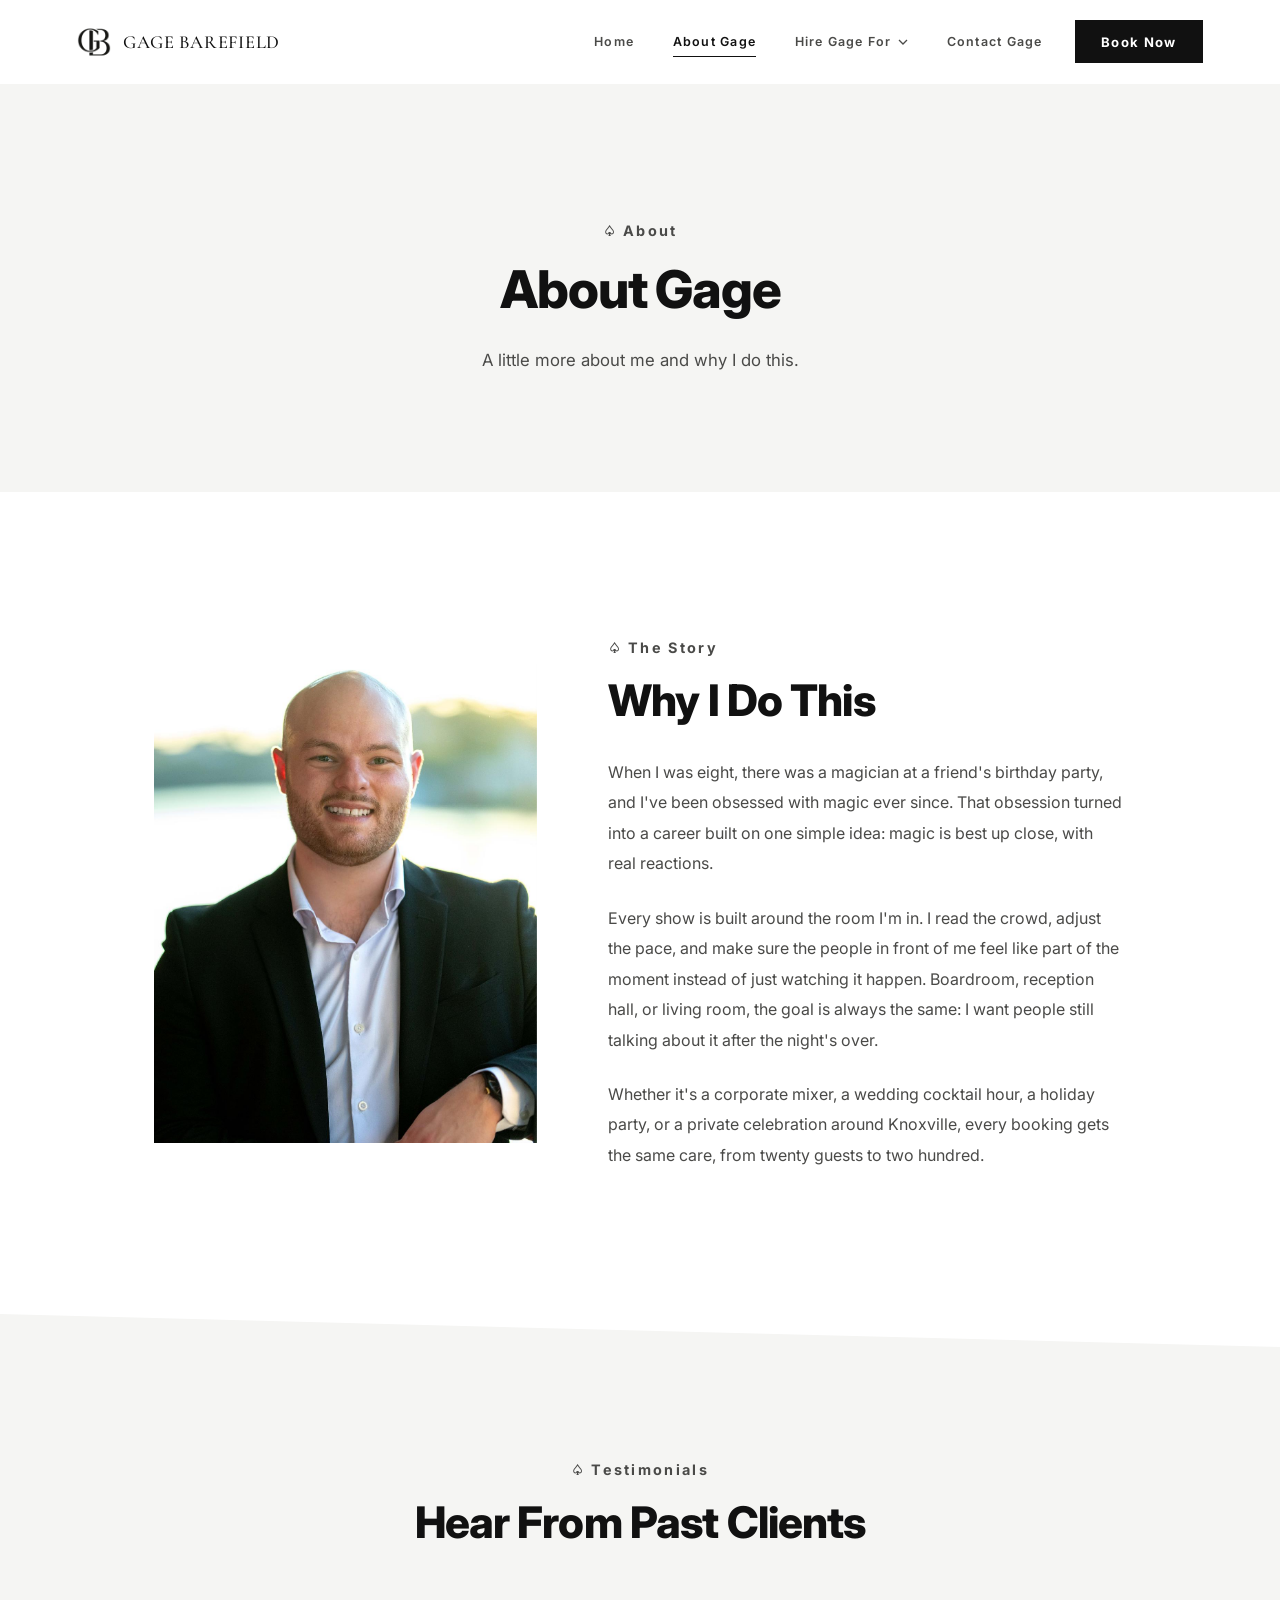
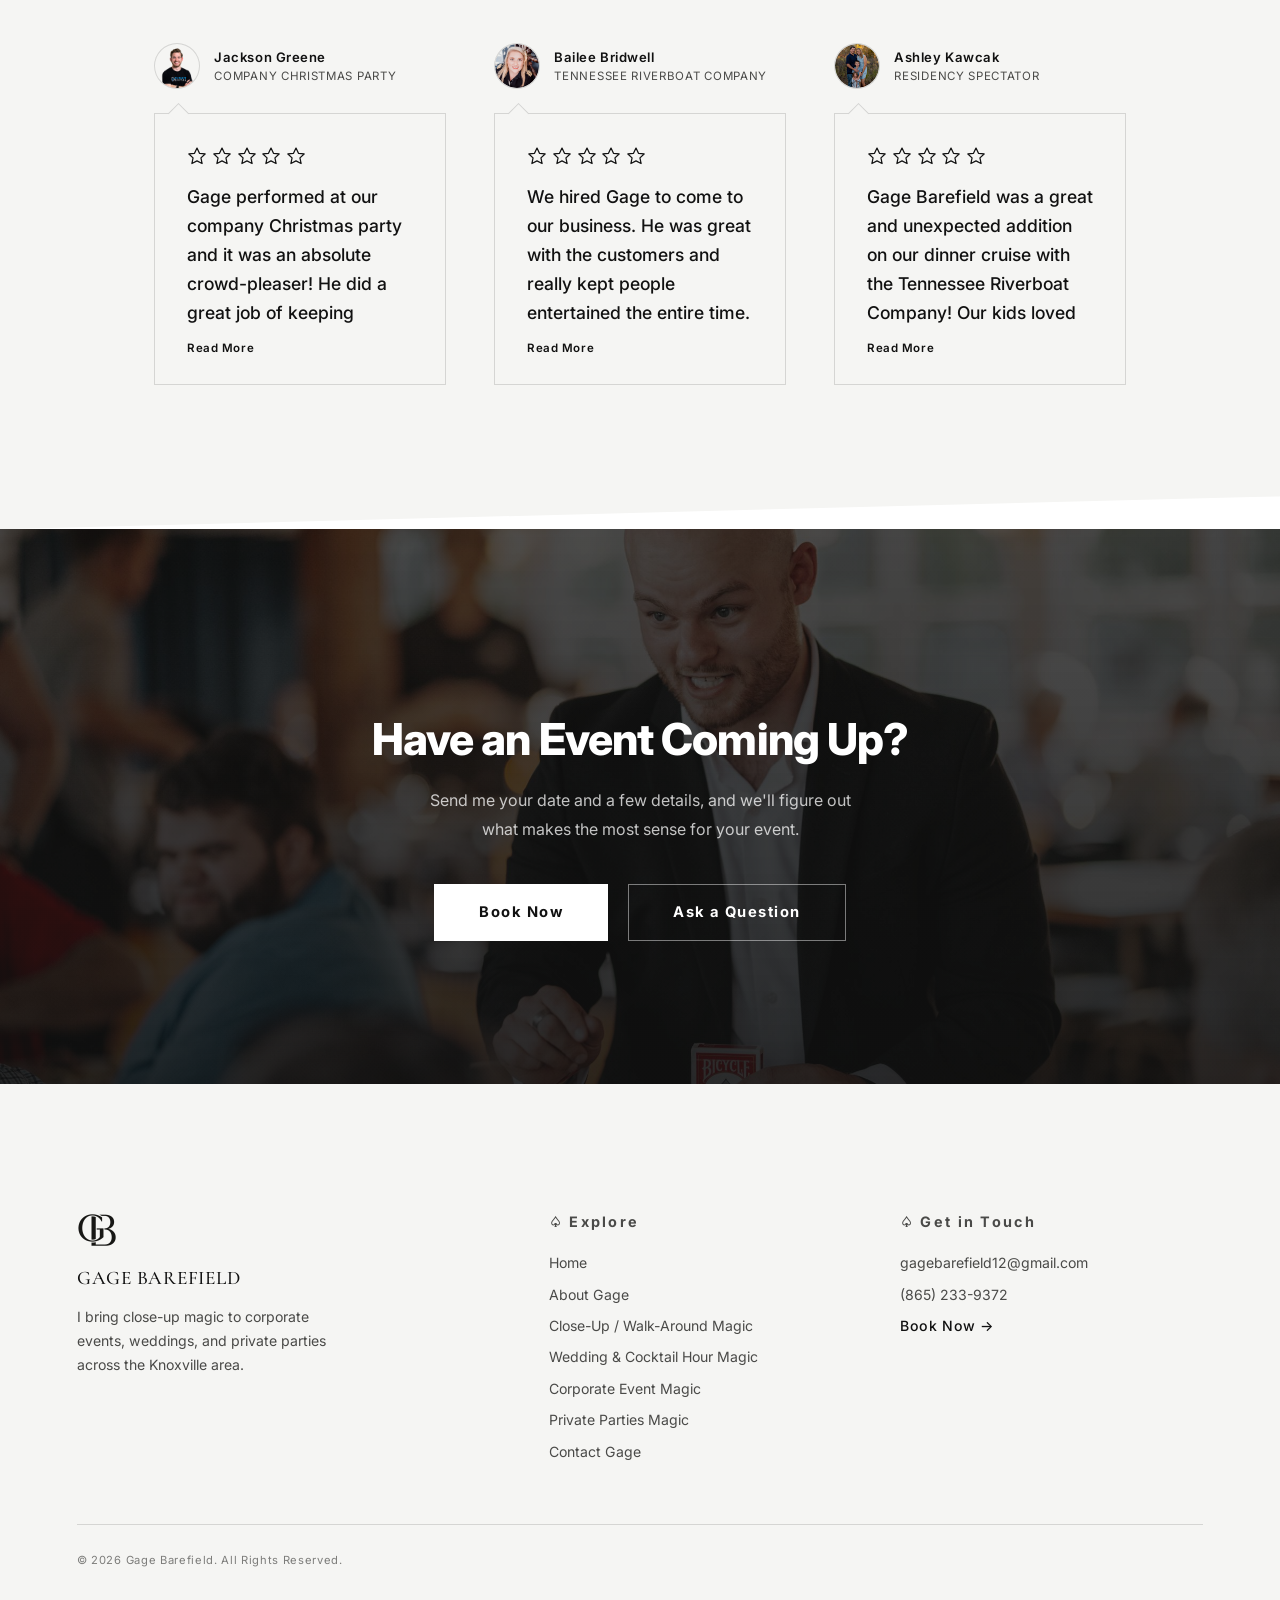
==== about.html @ 79366da5 "Improve mobile layout and line breaks; update About story - Remove double side gutter and tighten se" ====
<!DOCTYPE html>
<html lang="en">
<head>
<meta charset="UTF-8" />
<meta name="viewport" content="width=device-width, initial-scale=1.0" />
<title>About Gage Barefield | Knoxville Magician</title>
<meta name="description" content="Meet Gage Barefield, a Knoxville magician doing close-up magic for weddings, corporate events, cocktail hours, and private parties." />
<link rel="canonical" href="https://www.gagebarefield.com/about.html" />
<meta property="og:type" content="website" />
<meta property="og:site_name" content="Gage Barefield" />
<meta property="og:title" content="About Gage Barefield | Knoxville Magician" />
<meta property="og:description" content="Meet Gage Barefield, a Knoxville magician doing close-up magic for weddings, corporate events, cocktail hours, and private parties." />
<meta property="og:url" content="https://www.gagebarefield.com/about.html" />
<meta property="og:image" content="https://www.gagebarefield.com/assets/photos/og-image.jpg" />
<meta property="og:image:width" content="1200" />
<meta property="og:image:height" content="630" />
<meta name="twitter:card" content="summary_large_image" />

<link rel="preconnect" href="https://fonts.googleapis.com">
<link rel="preconnect" href="https://fonts.gstatic.com" crossorigin>
<link href="https://fonts.googleapis.com/css2?family=Cormorant+Garamond:wght@500&family=Inter:wght@300;400;500;600;700;800&display=swap" rel="stylesheet">

<link rel="icon" type="image/png" sizes="32x32" href="assets/favicon-32.png" />
<link rel="icon" type="image/png" sizes="16x16" href="assets/favicon-16.png" />
<link rel="apple-touch-icon" sizes="180x180" href="assets/apple-touch-icon.png" />
<meta name="theme-color" content="#111111" />

<link rel="stylesheet" href="styles.css" />
</head>
<body>

<header class="site-nav" id="site-nav">
  <div class="site-nav__inner">
    <a href="index.html" class="site-nav__logo">
      <img src="assets/gb-logo.png" alt="Gage Barefield monogram" class="site-nav__mark" />
      <span class="site-nav__word">Gage Barefield</span>
    </a>

    <nav class="site-nav__links" aria-label="Primary">
      <a href="index.html" class="site-nav__link">Home</a>
      <a href="about.html" class="site-nav__link is-active">About Gage</a>
      <div class="site-nav__dropdown">
        <button type="button" class="site-nav__link site-nav__link--dropdown" aria-expanded="false">
          Hire Gage For
          <svg class="site-nav__chevron" width="10" height="6" viewBox="0 0 10 6" aria-hidden="true"><path d="M1 1l4 4 4-4" stroke="currentColor" stroke-width="1.3" fill="none"/></svg>
        </button>
        <div class="site-nav__dropdown-menu">
          <a href="walk-around-magic.html" class="site-nav__dropdown-link">Close-Up / Walk-Around Magic</a>
          <a href="wedding-cocktail-hour.html" class="site-nav__dropdown-link">Wedding &amp; Cocktail Hour Magic</a>
          <a href="corporate-events.html" class="site-nav__dropdown-link">Corporate Event Magic</a>
          <a href="private-parties.html" class="site-nav__dropdown-link">Private Parties Magic</a>
        </div>
      </div>
      <a href="contact.html" class="site-nav__link">Contact Gage</a>
    </nav>

    <a href="book-now.html" class="site-nav__cta">Book Now</a>

    <button type="button" class="site-nav__toggle" id="navToggle" aria-label="Toggle menu" aria-expanded="false">
      <span></span><span></span><span></span>
    </button>
  </div>

  <div class="site-nav__mobile" id="navMobile">
    <a href="index.html" class="site-nav__mobile-link">Home</a>
    <a href="about.html" class="site-nav__mobile-link">About Gage</a>
    <span class="site-nav__mobile-label">Hire Gage For</span>
    <a href="walk-around-magic.html" class="site-nav__mobile-link site-nav__mobile-link--sub">Close-Up / Walk-Around Magic</a>
    <a href="wedding-cocktail-hour.html" class="site-nav__mobile-link site-nav__mobile-link--sub">Wedding &amp; Cocktail Hour Magic</a>
    <a href="corporate-events.html" class="site-nav__mobile-link site-nav__mobile-link--sub">Corporate Event Magic</a>
    <a href="private-parties.html" class="site-nav__mobile-link site-nav__mobile-link--sub">Private Parties Magic</a>
    <a href="contact.html" class="site-nav__mobile-link">Contact Gage</a>
    <a href="book-now.html" class="site-nav__mobile-link site-nav__mobile-link--cta">Book Now</a>
  </div>
</header>

<main class="page">

  <section class="page-hero">
    <div class="page-hero__inner">
      <span class="eyebrow fade-up">About</span>
      <h1 class="page-hero__title fade-up fade-up--delay-1">About Gage</h1>
      <p class="page-hero__text fade-up fade-up--delay-2">
        A little more about me and why I do this.
      </p>
    </div>
  </section>

  <section class="section">
    <div class="container">
      <div class="media-copy">
        <div class="image-slot image-slot--portrait media-copy__media fade-up">
          <img class="image-slot__photo" src="assets/photos/about-portrait.jpg" alt="Portrait of Gage Barefield" data-parallax data-parallax-speed="0.1" data-parallax-max="14" />
        </div>

        <div class="media-copy__copy">
          <div class="section-head fade-up fade-up--delay-1">
            <span class="eyebrow">The Story</span>
            <h2 class="section-head__title">Why I Do This</h2>
          </div>

          <p class="description__text fade-up fade-up--delay-2">
            When I was eight, there was a magician at a
            friend's birthday party, and I've been obsessed with magic ever since. That obsession turned
            into a career built on one simple idea: magic is best up close, with real reactions.
          </p>
          <p class="description__text fade-up fade-up--delay-3">
            Every show is built around the room I'm in. I read the crowd, adjust the pace, and make sure the people in front of me feel like part of the moment instead of just watching it happen. Boardroom, reception hall, or living room, the goal is always the same: I want people still talking about
            it after the night's over.
          </p>
          <p class="description__text fade-up fade-up--delay-4">
            Whether it's a corporate mixer, a wedding cocktail hour, a holiday party, or a
            private celebration around Knoxville, every booking gets the same care, from
            twenty guests to two hundred.
          </p>
        </div>
      </div>
    </div>
  </section>

  <section class="section section--alt">
    <div class="container">
      <div class="section-head section-head--center fade-up">
        <span class="eyebrow">Testimonials</span>
        <h2 class="section-head__title">Hear From Past Clients</h2>
      </div>

      <div class="testimonials-grid">
        <div class="testimonial-card fade-up fade-up--delay-1">
          <div class="testimonial-card__person">
            <span class="avatar">
              <img class="avatar__photo" src="assets/jackson-greene.avif" alt="Jackson Greene" />
            </span>
            <div>
              <p class="testimonial-card__name">Jackson Greene</p>
              <p class="testimonial-card__role">Company Christmas Party</p>
            </div>
          </div>
          <div class="testimonial-card__bubble">
            <div class="testimonial-card__stars" aria-label="5 out of 5 stars">
            <svg width="20" height="20" viewBox="0 0 24 24" fill="none" stroke="currentColor" stroke-width="1.5" stroke-linejoin="round" aria-hidden="true"><path d="M12 2.5l2.97 6.28 6.78.75-5.02 4.75 1.37 6.72L12 17.9l-6.1 3.1 1.37-6.72-5.02-4.75 6.78-.75L12 2.5z"/></svg>
            <svg width="20" height="20" viewBox="0 0 24 24" fill="none" stroke="currentColor" stroke-width="1.5" stroke-linejoin="round" aria-hidden="true"><path d="M12 2.5l2.97 6.28 6.78.75-5.02 4.75 1.37 6.72L12 17.9l-6.1 3.1 1.37-6.72-5.02-4.75 6.78-.75L12 2.5z"/></svg>
            <svg width="20" height="20" viewBox="0 0 24 24" fill="none" stroke="currentColor" stroke-width="1.5" stroke-linejoin="round" aria-hidden="true"><path d="M12 2.5l2.97 6.28 6.78.75-5.02 4.75 1.37 6.72L12 17.9l-6.1 3.1 1.37-6.72-5.02-4.75 6.78-.75L12 2.5z"/></svg>
            <svg width="20" height="20" viewBox="0 0 24 24" fill="none" stroke="currentColor" stroke-width="1.5" stroke-linejoin="round" aria-hidden="true"><path d="M12 2.5l2.97 6.28 6.78.75-5.02 4.75 1.37 6.72L12 17.9l-6.1 3.1 1.37-6.72-5.02-4.75 6.78-.75L12 2.5z"/></svg>
            <svg width="20" height="20" viewBox="0 0 24 24" fill="none" stroke="currentColor" stroke-width="1.5" stroke-linejoin="round" aria-hidden="true"><path d="M12 2.5l2.97 6.28 6.78.75-5.02 4.75 1.37 6.72L12 17.9l-6.1 3.1 1.37-6.72-5.02-4.75 6.78-.75L12 2.5z"/></svg>
            </div>
            <p class="testimonial-card__quote">
            Gage performed at our company Christmas party and it was an absolute crowd-pleaser!
            He did a great job of keeping everyone engaged and ended with a trick that left
            everyone totally stunned. I still don't know how it was possible to this day! If
            you're looking for a magician for your next wedding, party, venue, or event, I
            couldn't recommend Gage more!
            </p>
            <button type="button" class="testimonial-card__toggle" hidden>Read More</button>
          </div>
        </div>
        <div class="testimonial-card fade-up fade-up--delay-2">
          <div class="testimonial-card__person">
            <span class="avatar">
              <img class="avatar__photo" src="assets/bailee.png" alt="Bailee Bridwell" />
            </span>
            <div>
              <p class="testimonial-card__name">Bailee Bridwell</p>
              <p class="testimonial-card__role">Tennessee Riverboat Company</p>
            </div>
          </div>
          <div class="testimonial-card__bubble">
            <div class="testimonial-card__stars" aria-label="5 out of 5 stars">
            <svg width="20" height="20" viewBox="0 0 24 24" fill="none" stroke="currentColor" stroke-width="1.5" stroke-linejoin="round" aria-hidden="true"><path d="M12 2.5l2.97 6.28 6.78.75-5.02 4.75 1.37 6.72L12 17.9l-6.1 3.1 1.37-6.72-5.02-4.75 6.78-.75L12 2.5z"/></svg>
            <svg width="20" height="20" viewBox="0 0 24 24" fill="none" stroke="currentColor" stroke-width="1.5" stroke-linejoin="round" aria-hidden="true"><path d="M12 2.5l2.97 6.28 6.78.75-5.02 4.75 1.37 6.72L12 17.9l-6.1 3.1 1.37-6.72-5.02-4.75 6.78-.75L12 2.5z"/></svg>
            <svg width="20" height="20" viewBox="0 0 24 24" fill="none" stroke="currentColor" stroke-width="1.5" stroke-linejoin="round" aria-hidden="true"><path d="M12 2.5l2.97 6.28 6.78.75-5.02 4.75 1.37 6.72L12 17.9l-6.1 3.1 1.37-6.72-5.02-4.75 6.78-.75L12 2.5z"/></svg>
            <svg width="20" height="20" viewBox="0 0 24 24" fill="none" stroke="currentColor" stroke-width="1.5" stroke-linejoin="round" aria-hidden="true"><path d="M12 2.5l2.97 6.28 6.78.75-5.02 4.75 1.37 6.72L12 17.9l-6.1 3.1 1.37-6.72-5.02-4.75 6.78-.75L12 2.5z"/></svg>
            <svg width="20" height="20" viewBox="0 0 24 24" fill="none" stroke="currentColor" stroke-width="1.5" stroke-linejoin="round" aria-hidden="true"><path d="M12 2.5l2.97 6.28 6.78.75-5.02 4.75 1.37 6.72L12 17.9l-6.1 3.1 1.37-6.72-5.02-4.75 6.78-.75L12 2.5z"/></svg>
            </div>
            <p class="testimonial-card__quote">
            We hired Gage to come to our business. He was great with the customers and really
            kept people entertained the entire time. We had several great reviews with him.
            </p>
            <button type="button" class="testimonial-card__toggle" hidden>Read More</button>
          </div>
        </div>
        <div class="testimonial-card fade-up fade-up--delay-3">
          <div class="testimonial-card__person">
            <span class="avatar">
              <img class="avatar__photo" src="assets/ashley.png" alt="Ashley Kawcak" />
            </span>
            <div>
              <p class="testimonial-card__name">Ashley Kawcak</p>
              <p class="testimonial-card__role">Residency Spectator</p>
            </div>
          </div>
          <div class="testimonial-card__bubble">
            <div class="testimonial-card__stars" aria-label="5 out of 5 stars">
            <svg width="20" height="20" viewBox="0 0 24 24" fill="none" stroke="currentColor" stroke-width="1.5" stroke-linejoin="round" aria-hidden="true"><path d="M12 2.5l2.97 6.28 6.78.75-5.02 4.75 1.37 6.72L12 17.9l-6.1 3.1 1.37-6.72-5.02-4.75 6.78-.75L12 2.5z"/></svg>
            <svg width="20" height="20" viewBox="0 0 24 24" fill="none" stroke="currentColor" stroke-width="1.5" stroke-linejoin="round" aria-hidden="true"><path d="M12 2.5l2.97 6.28 6.78.75-5.02 4.75 1.37 6.72L12 17.9l-6.1 3.1 1.37-6.72-5.02-4.75 6.78-.75L12 2.5z"/></svg>
            <svg width="20" height="20" viewBox="0 0 24 24" fill="none" stroke="currentColor" stroke-width="1.5" stroke-linejoin="round" aria-hidden="true"><path d="M12 2.5l2.97 6.28 6.78.75-5.02 4.75 1.37 6.72L12 17.9l-6.1 3.1 1.37-6.72-5.02-4.75 6.78-.75L12 2.5z"/></svg>
            <svg width="20" height="20" viewBox="0 0 24 24" fill="none" stroke="currentColor" stroke-width="1.5" stroke-linejoin="round" aria-hidden="true"><path d="M12 2.5l2.97 6.28 6.78.75-5.02 4.75 1.37 6.72L12 17.9l-6.1 3.1 1.37-6.72-5.02-4.75 6.78-.75L12 2.5z"/></svg>
            <svg width="20" height="20" viewBox="0 0 24 24" fill="none" stroke="currentColor" stroke-width="1.5" stroke-linejoin="round" aria-hidden="true"><path d="M12 2.5l2.97 6.28 6.78.75-5.02 4.75 1.37 6.72L12 17.9l-6.1 3.1 1.37-6.72-5.02-4.75 6.78-.75L12 2.5z"/></svg>
            </div>
            <p class="testimonial-card__quote">
            Gage Barefield was a great and unexpected addition on our dinner cruise with the
            Tennessee Riverboat Company! Our kids loved his magic tricks and spent most of the
            night trying to figure out how he did it.
            </p>
            <button type="button" class="testimonial-card__toggle" hidden>Read More</button>
          </div>
        </div>
      </div>
    </div>
  </section>

  <section class="cta-banner cta-banner--image">
    <div class="cta-banner__bg cta-banner__bg--about" aria-hidden="true" data-parallax data-parallax-speed="0.1" data-parallax-max="16"></div>
    <div class="cta-banner__inner">
      <span class="eyebrow fade-up">Book Gage</span>
      <h2 class="cta-banner__title fade-up fade-up--delay-1">Have an Event Coming Up?</h2>
      <p class="cta-banner__text fade-up fade-up--delay-2">
        Send me your date and a few details, and we'll figure out what makes the most sense for your event.
      </p>
      <div class="cta-banner__actions fade-up fade-up--delay-3">
        <a href="book-now.html" class="btn btn--on-dark">Book Now</a>
        <a href="contact.html" class="btn btn--ghost-on-dark">Ask a Question</a>
      </div>
    </div>
  </section>

</main>

<footer class="site-footer">
  <div class="site-footer__inner">
    <div class="site-footer__brand">
      <img src="assets/gb-logo.png" alt="Gage Barefield monogram" class="site-footer__mark" />
      <p class="site-footer__name">Gage Barefield</p>
      <p class="site-footer__tagline">I bring close-up magic to corporate events, weddings, and private parties across the Knoxville area.</p>
    </div>

    <div class="site-footer__col">
      <span class="eyebrow">Explore</span>
      <a href="index.html">Home</a>
      <a href="about.html">About Gage</a>
      <a href="walk-around-magic.html">Close-Up / Walk-Around Magic</a>
      <a href="wedding-cocktail-hour.html">Wedding &amp; Cocktail Hour Magic</a>
      <a href="corporate-events.html">Corporate Event Magic</a>
      <a href="private-parties.html">Private Parties Magic</a>
      <a href="contact.html">Contact Gage</a>
    </div>

    <div class="site-footer__col">
      <span class="eyebrow">Get in Touch</span>
      <a href="mailto:gagebarefield12@gmail.com">gagebarefield12@gmail.com</a>
      <a href="tel:+18652339372">(865) 233-9372</a>
      <a href="book-now.html" class="site-footer__cta">Book Now &rarr;</a>
    </div>
  </div>

  <div class="site-footer__bottom">
    <p>&copy; 2026 Gage Barefield. All Rights Reserved.</p>
  </div>
</footer>

<script src="js/animations.js"></script>
</body>
</html>
---- styles.css ----
:root {
  --ivory: #FFFFFF;
  --ivory-soft: #F5F5F3;
  --ink: #111111;
  --ink-soft: #4a4a48;
  --hairline: rgba(17, 17, 17, 0.14);
  --hairline-strong: rgba(17, 17, 17, 0.22);
  --font-sans: 'Inter', -apple-system, BlinkMacSystemFont, 'Segoe UI', sans-serif;
  --font-serif: 'Cormorant Garamond', 'Times New Roman', serif;

  --ease: cubic-bezier(0.16, 1, 0.3, 1);
  --container: 1320px;
  --nav-height: 84px;
}

* {
  margin: 0;
  padding: 0;
  box-sizing: border-box;
}

html {
  scroll-behavior: smooth;
  scroll-padding-top: var(--nav-height);
}

body {
  background-color: var(--ivory);
  color: var(--ink);
  font-family: var(--font-sans);
  font-weight: 400;
  -webkit-font-smoothing: antialiased;
  -moz-osx-font-smoothing: grayscale;
  text-rendering: optimizeLegibility;
  overflow-x: hidden;
}

.page {
  width: 100%;
}

img {
  max-width: 100%;
  display: block;
}

a {
  color: inherit;
}

.container {
  width: 100%;
  max-width: var(--container);
  margin: 0 auto;
  padding: 0 6vw;
}

.eyebrow {
  display: inline-block;
  font-family: var(--font-sans);
  font-size: 0.9rem;
  font-weight: 700;
  letter-spacing: 0.16em;
  line-height: 1.6;
  color: var(--ink-soft);
}

.eyebrow::before {
  content: '\2664';
  display: inline-block;
  margin-right: 0.5em;
  letter-spacing: 0;
}

.divider {
  width: 44px;
  height: 1px;
  background-color: var(--hairline-strong);
  margin: 2.25rem 0;
}

.divider--center {
  margin-left: auto;
  margin-right: auto;
}

.section-head {
  max-width: 640px;
  margin-bottom: 6rem;
}

.section-head--center {
  margin-left: auto;
  margin-right: auto;
  text-align: center;
}

.section-head__title {
  font-family: var(--font-sans);
  font-weight: 800;
  font-size: clamp(1.9rem, 3.4vw, 2.75rem);
  letter-spacing: -0.02em;
  line-height: 1.15;
  margin-top: 1rem;
}

.section-head__text {
  font-family: var(--font-sans);
  font-weight: 400;
  font-size: 1rem;
  line-height: 1.8;
  color: var(--ink-soft);
  margin-top: 1.25rem;
  max-width: 540px;
}

.section-head--center .section-head__text {
  margin-left: auto;
  margin-right: auto;
}

.btn {
  display: inline-block;
  font-family: var(--font-sans);
  font-weight: 700;
  font-size: 0.92rem;
  letter-spacing: 0.1em;
  text-decoration: none;
  cursor: pointer;
  padding: 1.15rem 2.75rem;
  border: 1px solid var(--ink);
  position: relative;
  overflow: hidden;
  isolation: isolate;
  transition: color 0.55s var(--ease), border-color 0.55s var(--ease);
}

.btn::before {
  content: '';
  position: absolute;
  top: var(--fill-y, 50%);
  left: var(--fill-x, 50%);
  width: 14px;
  height: 14px;
  margin: -7px 0 0 -7px;
  border-radius: 50%;
  background-color: var(--fill-color, var(--ink));
  transform: scale(0);
  z-index: -1;
  pointer-events: none;
}

.btn:hover::before,
.btn:focus-visible::before {
  transform: scale(60);
  transition: transform 3.5s var(--ease);
}

.btn--dark {
  color: var(--ivory);
  background-color: var(--ink);
  border-color: var(--ink);
  --fill-color: var(--ivory);
}

.btn--dark:hover,
.btn--dark:focus-visible {
  color: var(--ink);
}

.btn--ghost {
  color: var(--ink);
  background-color: transparent;
  --fill-color: var(--ink);
}

.btn--ghost:hover,
.btn--ghost:focus-visible {
  color: var(--ivory);
}

.btn--on-dark {
  color: var(--ink);
  background-color: var(--ivory);
  border-color: var(--ivory);
  --fill-color: var(--ink);
}

.btn--on-dark:hover,
.btn--on-dark:focus-visible {
  color: var(--ivory);
}

.btn--ghost-on-dark {
  color: var(--ivory);
  background-color: transparent;
  border-color: rgba(255, 255, 255, 0.45);
  --fill-color: var(--ivory);
}

.btn--ghost-on-dark:hover,
.btn--ghost-on-dark:focus-visible {
  color: var(--ink);
  border-color: var(--ivory);
}

.btn:focus-visible {
  outline: 1px solid currentColor;
  outline-offset: 4px;
}

.link-arrow {
  display: inline-flex;
  align-items: center;
  gap: 0.6rem;
  font-family: var(--font-sans);
  font-size: 0.78rem;
  font-weight: 600;
  letter-spacing: 0.06em;
  text-decoration: none;
  color: var(--ink);
  padding-bottom: 3px;
  border-bottom: 1px solid var(--hairline-strong);
  transition: border-color 0.45s var(--ease), gap 0.45s var(--ease), color 0.45s var(--ease);
}

.link-arrow:hover,
.link-arrow:focus-visible {
  border-color: var(--ink);
  color: var(--ink);
  gap: 0.9rem;
}

.link-arrow svg {
  flex-shrink: 0;
}

.fade-up {
  opacity: 0;
  transform: translateY(36px);
  transition: opacity 1.4s var(--ease), transform 1.4s var(--ease);
  will-change: opacity, transform;
}

.fade-up.is-visible {
  opacity: 1;
  transform: translateY(0);
}

.fade-up--delay-1 { transition-delay: 0.2s; }
.fade-up--delay-2 { transition-delay: 0.4s; }
.fade-up--delay-3 { transition-delay: 0.6s; }
.fade-up--delay-4 { transition-delay: 0.8s; }
.fade-up--delay-5 { transition-delay: 1s; }
.fade-up--delay-6 { transition-delay: 1.2s; }

@media (prefers-reduced-motion: reduce) {
  .fade-up {
    opacity: 1;
    transform: none;
    transition: none;
  }
}

.parallax {
  position: relative;
  overflow: hidden;
}

.parallax__layer {
  position: absolute;
  inset: -4% 0;
  width: 100%;
  height: 108%;
  background-size: cover;
  background-position: center;
}

[data-parallax] {
  will-change: transform;
}

.image-slot {
  position: relative;
  width: 100%;
  background-color: var(--ivory-soft);
  border: 1px dashed var(--hairline-strong);
  display: flex;
  align-items: center;
  justify-content: center;
  overflow: hidden;
}

.image-slot__photo {
  position: absolute;
  inset: -4% 0;
  width: 100%;
  height: 108%;
  object-fit: cover;
  display: block;
}

.image-slot:has(.image-slot__photo) {
  border: none;
}

.image-slot--portrait { aspect-ratio: 4 / 5; }
.image-slot--landscape { aspect-ratio: 16 / 10; }
.image-slot--square { aspect-ratio: 1 / 1; }

.image-slot__label {
  display: flex;
  flex-direction: column;
  align-items: center;
  gap: 0.6rem;
  color: var(--ink-soft);
  opacity: 0.5;
  font-family: var(--font-sans);
  font-size: 0.65rem;
  font-weight: 600;
  letter-spacing: 0.14em;
  text-transform: uppercase;
  text-align: center;
  padding: 1rem;
}

.avatar {
  width: 46px;
  height: 46px;
  border-radius: 50%;
  flex-shrink: 0;
  background-color: var(--ivory-soft);
  border: 1px dashed var(--hairline-strong);
  display: flex;
  align-items: center;
  justify-content: center;
  color: var(--ink-soft);
  opacity: 0.5;
  overflow: hidden;
}

.avatar__photo {
  width: 100%;
  height: 100%;
  object-fit: cover;
  display: block;
}

.avatar:has(.avatar__photo) {
  opacity: 1;
  border-style: solid;
  border-color: var(--hairline);
}

.site-nav {
  position: sticky;
  top: 0;
  z-index: 100;
  height: var(--nav-height);
  display: flex;
  align-items: center;
  background-color: rgba(255, 255, 255, 0.88);
  backdrop-filter: blur(10px);
  -webkit-backdrop-filter: blur(10px);
  border-bottom: 1px solid transparent;
  transition: border-color 0.55s var(--ease), box-shadow 0.55s var(--ease);
}

.site-nav.is-scrolled {
  border-bottom-color: var(--hairline);
  box-shadow: 0 8px 24px rgba(17, 17, 17, 0.04);
}

.site-nav__inner {
  width: 100%;
  max-width: var(--container);
  margin: 0 auto;
  padding: 0 6vw;
  display: flex;
  align-items: center;
  justify-content: space-between;
  gap: 2rem;
}

.site-nav__logo {
  display: flex;
  align-items: center;
  gap: 0.75rem;
  text-decoration: none;
  flex-shrink: 0;
}

.site-nav__mark {
  width: 34px;
  height: 34px;
  object-fit: contain;
}

.site-nav__word {
  font-family: var(--font-serif);
  font-weight: 500;
  font-size: 1.15rem;
  letter-spacing: 0.04em;
  text-transform: uppercase;
  color: var(--ink);
  white-space: nowrap;
}

.site-nav__links {
  display: flex;
  align-items: center;
  gap: 2.4rem;
  margin-left: auto;
}

.site-nav__link {
  position: relative;
  font-family: var(--font-sans);
  font-size: 0.78rem;
  font-weight: 600;
  letter-spacing: 0.1em;
  text-decoration: none;
  color: var(--ink-soft);
  background: none;
  border: none;
  display: inline-flex;
  align-items: center;
  gap: 0.4rem;
  cursor: pointer;
  padding: 0.4rem 0;
  transition: color 0.45s var(--ease);
}

.site-nav__link::after {
  content: '';
  position: absolute;
  left: 0;
  bottom: -2px;
  width: 0;
  height: 1px;
  background-color: var(--ink);
  transition: width 0.45s var(--ease);
}

.site-nav__link:hover,
.site-nav__link:focus-visible,
.site-nav__link.is-active {
  color: var(--ink);
}

.site-nav__link:hover::after,
.site-nav__link:focus-visible::after,
.site-nav__link.is-active::after {
  width: 100%;
}

.site-nav__chevron {
  transition: transform 0.45s var(--ease);
}

.site-nav__dropdown {
  position: relative;
}

.site-nav__dropdown:hover .site-nav__chevron,
.site-nav__dropdown:focus-within .site-nav__chevron {
  transform: rotate(180deg);
}

.site-nav__dropdown-menu {
  position: absolute;
  top: calc(100% + 1.1rem);
  left: 50%;
  transform: translate(-50%, 8px);
  min-width: 240px;
  background-color: var(--ivory);
  border: 1px solid var(--hairline);
  border-top: 2px solid var(--ink);
  box-shadow: 0 18px 40px rgba(17, 17, 17, 0.08);
  padding: 0.75rem 0;
  opacity: 0;
  visibility: hidden;
  transition: opacity 0.45s var(--ease), transform 0.45s var(--ease), visibility 0.45s;
}

.site-nav__dropdown:hover .site-nav__dropdown-menu,
.site-nav__dropdown:focus-within .site-nav__dropdown-menu,
.site-nav__dropdown.is-open .site-nav__dropdown-menu {
  opacity: 1;
  visibility: visible;
  transform: translate(-50%, 0);
}

.site-nav__dropdown.is-open .site-nav__chevron {
  transform: rotate(180deg);
}

.site-nav__dropdown-link {
  display: block;
  padding: 0.75rem 1.5rem;
  font-family: var(--font-sans);
  font-size: 0.8rem;
  font-weight: 500;
  letter-spacing: 0.04em;
  text-decoration: none;
  color: var(--ink-soft);
  white-space: nowrap;
  transition: color 0.35s var(--ease), background-color 0.35s var(--ease);
}

.site-nav__dropdown-link:hover,
.site-nav__dropdown-link:focus-visible {
  color: var(--ink);
  background-color: var(--ivory-soft);
}

.site-nav__cta {
  flex-shrink: 0;
  font-family: var(--font-sans);
  font-size: 0.82rem;
  font-weight: 700;
  letter-spacing: 0.1em;
  text-decoration: none;
  color: var(--ivory);
  background-color: var(--ink);
  padding: 0.8rem 1.6rem;
  border: 1px solid var(--ink);
  position: relative;
  overflow: hidden;
  isolation: isolate;
  transition: color 0.5s var(--ease);
  --fill-color: var(--ivory);
}

.site-nav__cta::before {
  content: '';
  position: absolute;
  top: var(--fill-y, 50%);
  left: var(--fill-x, 50%);
  width: 14px;
  height: 14px;
  margin: -7px 0 0 -7px;
  border-radius: 50%;
  background-color: var(--fill-color);
  transform: scale(0);
  z-index: -1;
  pointer-events: none;
}

.site-nav__cta:hover::before,
.site-nav__cta:focus-visible::before {
  transform: scale(60);
  transition: transform 3.5s var(--ease);
}

.site-nav__cta:hover,
.site-nav__cta:focus-visible {
  color: var(--ink);
}

.site-nav__toggle {
  display: none;
  flex-direction: column;
  justify-content: center;
  gap: 5px;
  width: 32px;
  height: 32px;
  background: none;
  border: none;
  cursor: pointer;
  flex-shrink: 0;
  padding: 0;
}

.site-nav__toggle span {
  display: block;
  width: 100%;
  height: 1px;
  background-color: var(--ink);
  transition: transform 0.5s var(--ease), opacity 0.5s var(--ease);
}

.site-nav__toggle[aria-expanded="true"] span:nth-child(1) {
  transform: translateY(6px) rotate(45deg);
}

.site-nav__toggle[aria-expanded="true"] span:nth-child(2) {
  opacity: 0;
}

.site-nav__toggle[aria-expanded="true"] span:nth-child(3) {
  transform: translateY(-6px) rotate(-45deg);
}

.site-nav__mobile {
  display: none;
  flex-direction: column;
  position: absolute;
  top: 100%;
  left: 0;
  right: 0;
  background-color: var(--ivory);
  padding: 0 6vw;
  max-height: 0;
  overflow: hidden;
  transition: max-height 0.55s var(--ease), padding 0.55s var(--ease);
}

.site-nav__mobile.is-open {
  border-bottom: 1px solid var(--hairline);
  box-shadow: 0 24px 40px rgba(17, 17, 17, 0.08);
  padding: 1rem 6vw 2rem;
  max-height: 80vh;
  overflow-y: auto;
}

.site-nav__mobile-link {
  font-family: var(--font-sans);
  font-size: 0.95rem;
  font-weight: 500;
  letter-spacing: 0.04em;
  text-decoration: none;
  color: var(--ink);
  padding: 0.9rem 0;
  border-bottom: 1px solid var(--hairline);
}

.site-nav__mobile-link--sub {
  padding-left: 1rem;
  font-size: 0.85rem;
  color: var(--ink-soft);
}

.site-nav__mobile-link--cta {
  margin-top: 1rem;
  text-align: center;
  letter-spacing: 0.1em;
  font-size: 0.9rem;
  font-weight: 700;
  background-color: var(--ink);
  color: var(--ivory);
  border-bottom: none;
  padding: 1rem;
}

.site-nav__mobile-label {
  font-family: var(--font-sans);
  font-size: 0.7rem;
  font-weight: 600;
  letter-spacing: 0.18em;
  color: var(--ink);
  padding-top: 1.1rem;
}

.hero {
  min-height: calc(100svh - var(--nav-height));
  display: flex;
  align-items: center;
  justify-content: flex-start;
  padding: 13vh 7vw;
}

.hero__inner {
  max-width: 640px;
  width: 100%;
  display: flex;
  flex-direction: column;
  align-items: flex-start;
  text-align: left;
}

.hero__inner .eyebrow {
  margin-bottom: 1.25rem;
  color: var(--ivory);
}

.hero__title {
  font-family: var(--font-sans);
  font-weight: 800;
  font-size: clamp(2.2rem, 5vw, 3.4rem);
  letter-spacing: -0.02em;
  line-height: 1.2;
  color: var(--ink);
  margin-bottom: 1.5rem;
}

.hero__cycle {
  display: inline-block;
  overflow: hidden;
  height: 1.2em;
  vertical-align: top;
}

.hero__cycle-track {
  display: flex;
  flex-direction: column;
  transition: transform 0.9s var(--ease);
}

.hero__cycle-word {
  display: block;
  height: 1.2em;
  line-height: 1.2;
}

.nowrap {
  white-space: nowrap;
}

/* Even out heading lines and avoid one-word last lines in body copy */
.hero__subtitle,
.section-head__text,
.page-hero__text,
.description__text,
.feature-card__text,
.benefit-card__text,
.cta-banner__text,
.contact-intro p {
  text-wrap: pretty;
}

.section-head__title,
.page-hero__title,
.cta-banner__title,
.feature-card__title,
.benefit-card__title {
  text-wrap: balance;
}

.sr-only {
  position: absolute;
  width: 1px;
  height: 1px;
  padding: 0;
  margin: -1px;
  overflow: hidden;
  clip: rect(0, 0, 0, 0);
  white-space: nowrap;
  border: 0;
}

.hero__subtitle {
  font-family: var(--font-sans);
  font-weight: 400;
  font-size: clamp(1rem, 1.6vw, 1.1rem);
  line-height: 1.8;
  color: var(--ink-soft);
  max-width: 480px;
  margin-bottom: 2.75rem;
}

.hero__actions {
  display: flex;
  align-items: center;
  gap: 1.25rem;
  flex-wrap: wrap;
  justify-content: flex-start;
}

.hero--image,
.page-hero--image {
  position: relative;
  background-size: cover;
  background-position: top;
  isolation: isolate;
}

.hero__slideshow {
  position: absolute;
  inset: 0;
  z-index: 0;
  overflow: hidden;
}

.hero__slide {
  position: absolute;
  inset: -3% 0;
  background-size: cover;
  background-position: top;
  opacity: 0;
  animation: heroSlideshow 15s ease-in-out infinite;
  will-change: opacity, transform;
}

.hero__slide--1 {
  background-image: url('assets/photos/hero-1.jpg');
  background-position: center 20%;
  animation-delay: 0s;
}

.hero__slide--2 {
  background-image: url('assets/photos/hero-2.jpg');
  background-position: center 35%;
  animation-delay: 5s;
}

.hero__slide--3 {
  background-image: url('assets/photos/hero-3.jpg');
  background-position: center 40%;
  animation-delay: 10s;
}

@media (max-width: 860px) {
  .hero__slide--1 { background-position: 74% 20%; }
  .hero__slide--2 { background-position: 82% 35%; }
  .hero__slide--3 { background-position: 15% 30%; }
}

@keyframes heroSlideshow {
  0% { opacity: 0; }
  4.76% { opacity: 1; }
  33.33% { opacity: 1; }
  38.1%, 100% { opacity: 0; }
}

@media (prefers-reduced-motion: reduce) {
  .hero__slide {
    animation: none;
    opacity: 0;
  }

  .hero__slide--1 {
    opacity: 1;
  }
}

.hero--image::before,
.page-hero--image::before {
  content: '';
  position: absolute;
  inset: 0;
  z-index: 1;
  background: linear-gradient(180deg, rgba(17, 17, 17, 0.55) 0%, rgba(17, 17, 17, 0.8) 100%);
}

.hero--image .hero__inner,
.page-hero--image .page-hero__inner {
  position: relative;
  z-index: 2;
}

.hero--image .hero__title,
.page-hero--image .page-hero__title {
  color: var(--ivory);
}

.hero--image .hero__subtitle,
.page-hero--image .page-hero__text {
  color: rgba(255, 255, 255, 0.8);
}

.page-hero {
  padding: 15vh 6vw 13vh;
  background-color: var(--ivory-soft);
  display: flex;
  justify-content: center;
  text-align: center;
}

.page-hero__inner {
  max-width: 640px;
}

.page-hero__title {
  font-family: var(--font-sans);
  font-weight: 800;
  font-size: clamp(2.4rem, 5vw, 3.25rem);
  letter-spacing: -0.02em;
  margin-top: 1rem;
}

.page-hero__text {
  font-family: var(--font-sans);
  font-weight: 400;
  font-size: 1.05rem;
  line-height: 1.8;
  color: var(--ink-soft);
  margin-top: 1.5rem;
  max-width: 520px;
  margin-left: auto;
  margin-right: auto;
}

.section {
  padding: 16vh 6vw;
}

.section--alt {
  position: relative;
  background-color: var(--ivory-soft);
}

.section--tight {
  padding: 11vh 6vw;
}

.section--alt::before,
.section--alt::after {
  content: '';
  position: absolute;
  left: 0;
  z-index: 1;
  width: 100%;
  height: clamp(20px, 2.6vw, 38px);
  background: url("data:image/svg+xml,%3Csvg xmlns='http://www.w3.org/2000/svg' viewBox='0 0 100 40' preserveAspectRatio='none'%3E%3Cpolygon points='0,0 100,0 100,40 0,0' fill='%23FFFFFF'/%3E%3C/svg%3E") no-repeat;
  background-size: 100% 100%;
  pointer-events: none;
}

.section--alt::before {
  top: 0;
}

.section--alt::after {
  bottom: 0;
  transform: scaleY(-1);
}

.feature-grid {
  display: grid;
  grid-template-columns: repeat(3, 1fr);
  gap: 2rem;
  max-width: var(--container);
  margin: 0 auto;
}

.feature-card {
  text-align: center;
  padding: 0 2rem 2.25rem;
  border: 1px solid var(--hairline);
  border-radius: 14px;
  overflow: hidden;
  background-color: var(--ivory);
}

.feature-card__media {
  margin: 0 -2rem;
  aspect-ratio: 4 / 3;
  overflow: hidden;
  background-color: var(--ivory-soft);
}

.feature-card__photo {
  width: 100%;
  height: 100%;
  object-fit: cover;
  display: block;
}

.feature-card__title {
  font-family: var(--font-sans);
  font-weight: 700;
  font-size: 1.45rem;
  letter-spacing: -0.01em;
  margin-top: 1.75rem;
}

.feature-card__text {
  font-family: var(--font-sans);
  font-weight: 400;
  font-size: 0.95rem;
  line-height: 1.8;
  color: var(--ink-soft);
  margin-top: 0.9rem;
}

.section-cta {
  display: flex;
  align-items: center;
  justify-content: center;
  gap: 1.25rem;
  flex-wrap: wrap;
  margin-top: 4rem;
}

.services-grid {
  display: grid;
  grid-template-columns: repeat(4, 1fr);
  gap: 1.1rem;
  max-width: var(--container);
  margin: 0 auto;
}

.service-card {
  position: relative;
  background-color: var(--ivory);
  border: 1px solid var(--hairline);
  border-radius: 14px;
  display: flex;
  flex-direction: column;
  align-items: stretch;
  text-decoration: none;
  overflow: hidden;
  transition: background-color 0.55s var(--ease), border-color 0.55s var(--ease), box-shadow 0.55s var(--ease);
}

.service-card:hover {
  border-color: var(--hairline-strong);
  box-shadow: 0 18px 34px rgba(17, 17, 17, 0.1);
}

.service-card__top {
  padding: 1.5rem 1.5rem 0;
  text-align: center;
}

.service-card__face {
  position: relative;
  flex: 1;
  display: flex;
  align-items: center;
  justify-content: center;
  padding: 0.75rem 0.75rem 2.5rem;
}

.service-card__pip {
  position: absolute;
  font-size: 1.15rem;
  line-height: 1;
  color: var(--ink);
}

.service-card__pip--top {
  top: 0.85rem;
  left: 0.9rem;
}

.service-card__pip--bottom {
  bottom: 0.85rem;
  right: 0.9rem;
  transform: rotate(180deg);
}

.service-card--red .service-card__pip {
  color: #b3172c;
}

.service-card__image {
  position: relative;
  width: 68%;
  aspect-ratio: 1 / 1;
}

.service-card__photo {
  width: 100%;
  height: 100%;
  object-fit: cover;
  display: block;
}

.service-card__photo--heart { clip-path: url(#suit-heart); }
.service-card__photo--diamond { clip-path: url(#suit-diamond); }
.service-card__photo--club { clip-path: url(#suit-club); }
.service-card__photo--spade { clip-path: url(#suit-spade); }

.service-card__swatch {
  width: 100%;
  height: 100%;
  display: block;
  background-color: var(--ink);
}

.service-card--red .service-card__swatch {
  background-color: #b3172c;
}

.service-card__swatch--heart { clip-path: url(#suit-heart); }
.service-card__swatch--diamond { clip-path: url(#suit-diamond); }
.service-card__swatch--club { clip-path: url(#suit-club); }
.service-card__swatch--spade { clip-path: url(#suit-spade); }

.service-card__bottom {
  padding: 0 1.5rem 1.5rem;
  display: flex;
  justify-content: center;
}

.services-grid .service-card {
  opacity: 0;
  transition: transform 0.75s var(--ease), opacity 1s var(--ease),
    border-color 0.55s var(--ease), box-shadow 0.55s var(--ease);
}

.services-grid .service-card:nth-child(1) {
  transform: translate(180%, 8%) rotate(-16deg);
  transition-delay: 0s;
}

.services-grid .service-card:nth-child(2) {
  transform: translate(58%, 3%) rotate(-7deg);
  transition-delay: 0.12s;
}

.services-grid .service-card:nth-child(3) {
  transform: translate(-58%, 3%) rotate(7deg);
  transition-delay: 0.24s;
}

.services-grid .service-card:nth-child(4) {
  transform: translate(-180%, 8%) rotate(16deg);
  transition-delay: 0.36s;
}

.services-grid .service-card.is-visible {
  opacity: 1;
  transform: translate(0, 0) rotate(0deg);
}

.services-grid .service-card.is-visible:hover {
  transform: rotate(2deg);
}

@media (prefers-reduced-motion: reduce) {
  .services-grid .service-card {
    transform: none;
    opacity: 1;
    transition: none;
  }
}

.service-card__title {
  font-family: var(--font-sans);
  font-weight: 700;
  font-size: clamp(1.1rem, 1.6vw, 1.3rem);
  letter-spacing: -0.01em;
  margin-top: 1rem;
}

.description {
  max-width: 720px;
  margin: 0 auto;
  text-align: center;
}

.description__text {
  font-family: var(--font-sans);
  font-weight: 400;
  font-size: 1.05rem;
  line-height: 1.9;
  color: var(--ink-soft);
}

.description__text + .description__text {
  margin-top: 1.5rem;
}

.media-copy {
  display: grid;
  grid-template-columns: 0.85fr 1.15fr;
  gap: 4.5rem;
  align-items: center;
  max-width: var(--container);
  margin: 0 auto;
}

.media-copy__copy .section-head {
  margin-bottom: 2rem;
}

.media-copy__copy .description__text {
  text-align: left;
  font-size: 1rem;
}

.benefits-grid {
  display: grid;
  grid-template-columns: repeat(2, 1fr);
  gap: 3rem 3.5rem;
  max-width: 880px;
  margin: 0 auto;
}

.benefit-card {
  display: flex;
  gap: 1.25rem;
  align-items: flex-start;
  text-align: left;
}

.benefit-card__mark {
  flex-shrink: 0;
  width: 34px;
  height: 34px;
  background-color: var(--ink);
  display: flex;
  align-items: center;
  justify-content: center;
  font-family: var(--font-sans);
  font-weight: 700;
  font-size: 0.8rem;
  color: var(--ivory);
}

.benefit-card__mark--suit {
  width: auto;
  min-width: 34px;
  height: 34px;
  background-color: transparent;
  font-size: 1.6rem;
  line-height: 1;
  color: var(--ink);
}

.benefit-card__mark--red {
  color: #b3172c;
}

.benefit-card__title {
  font-family: var(--font-sans);
  font-weight: 700;
  font-size: 1.2rem;
  letter-spacing: -0.01em;
}

.benefit-card__text {
  font-family: var(--font-sans);
  font-weight: 400;
  font-size: 0.92rem;
  line-height: 1.75;
  color: var(--ink-soft);
  margin-top: 0.5rem;
}

.benefit-card .link-arrow {
  margin-top: 0.9rem;
}

.testimonials-grid {
  display: grid;
  grid-template-columns: repeat(3, 1fr);
  align-items: start;
  gap: 3rem;
  max-width: var(--container);
  margin: 0 auto;
}

.testimonial-card {
  text-align: left;
  display: flex;
  flex-direction: column;
}

.testimonial-card__person {
  display: flex;
  align-items: center;
  gap: 0.9rem;
}

.testimonial-card__name {
  font-family: var(--font-sans);
  font-size: 0.82rem;
  font-weight: 600;
  letter-spacing: 0.04em;
  color: var(--ink);
}

.testimonial-card__role {
  font-family: var(--font-sans);
  font-size: 0.72rem;
  letter-spacing: 0.06em;
  text-transform: uppercase;
  color: var(--ink-soft);
  margin-top: 0.25rem;
}

.testimonial-card__bubble {
  position: relative;
  margin-top: 1.5rem;
  padding: 2rem 2rem 1.75rem;
  background-color: var(--ivory-soft);
  border: 1px solid var(--hairline);
  display: flex;
  flex-direction: column;
  flex: 1;
}

.testimonial-card__bubble::before {
  content: '';
  position: absolute;
  top: -8px;
  left: 16px;
  width: 14px;
  height: 14px;
  background-color: var(--ivory-soft);
  border-left: 1px solid var(--hairline);
  border-top: 1px solid var(--hairline);
  transform: rotate(45deg);
}

.testimonial-card__stars {
  display: flex;
  gap: 0.3rem;
  color: var(--ink);
  margin-bottom: 1rem;
}

.testimonial-card__stars svg {
  opacity: 0;
  transform: scale(0.3) rotate(-18deg);
  transition: transform 0.3s var(--ease);
}

.testimonial-card.is-visible .testimonial-card__stars svg {
  animation: star-pop 0.5s var(--ease) forwards;
}

.testimonial-card.is-visible .testimonial-card__stars svg:nth-child(1) { animation-delay: 0.1s; }
.testimonial-card.is-visible .testimonial-card__stars svg:nth-child(2) { animation-delay: 0.18s; }
.testimonial-card.is-visible .testimonial-card__stars svg:nth-child(3) { animation-delay: 0.26s; }
.testimonial-card.is-visible .testimonial-card__stars svg:nth-child(4) { animation-delay: 0.34s; }
.testimonial-card.is-visible .testimonial-card__stars svg:nth-child(5) { animation-delay: 0.42s; }

.testimonial-card__stars svg:hover {
  transform: scale(1.3) rotate(-8deg);
}

@keyframes star-pop {
  0% { opacity: 0; transform: scale(0.3) rotate(-18deg); }
  55% { opacity: 1; transform: scale(1.25) rotate(10deg); }
  80% { transform: scale(0.92) rotate(-4deg); }
  100% { opacity: 1; transform: scale(1) rotate(0deg); }
}

@media (prefers-reduced-motion: reduce) {
  .testimonial-card__stars svg {
    opacity: 1;
    animation: none !important;
    transform: none;
  }
}

.testimonial-card__quote {
  font-family: var(--font-sans);
  font-size: 1.1rem;
  font-weight: 500;
  line-height: 1.65;
  color: var(--ink);
  flex-grow: 1;
  /* Exactly 5 lines (5 x line-height) so no half-cut line peeks out */
  max-height: 8.25em;
  overflow: hidden;
  transition: max-height 0.55s var(--ease);
}

.testimonial-card__quote.is-expanded {
  max-height: 60em;
}

.testimonial-card__toggle {
  align-self: flex-start;
  margin-top: 0.85rem;
  padding: 0;
  background: none;
  border: none;
  border-bottom: 1px solid transparent;
  cursor: pointer;
  font-family: var(--font-sans);
  font-size: 0.72rem;
  font-weight: 600;
  letter-spacing: 0.05em;
  color: var(--ink);
  transition: border-color 0.45s var(--ease);
}

.testimonial-card__toggle:hover,
.testimonial-card__toggle:focus-visible {
  border-color: var(--ink);
}

.testimonial-card__toggle[hidden] {
  display: none;
}

.cta-banner {
  position: relative;
  background-color: var(--ink);
  color: var(--ivory);
  padding: 16vh 6vw;
  text-align: center;
  isolation: isolate;
}

.cta-banner--image {
  overflow: hidden;
}

.cta-banner__bg {
  position: absolute;
  inset: -4% 0;
  z-index: 0;
  width: 100%;
  height: 108%;
  background-image: url('assets/photos/cta-home.jpg');
  background-size: cover;
  background-position: center 40%;
}

.cta-banner__bg--landing { background-image: url('assets/photos/cta-landing.jpg'); }
.cta-banner__bg--about { background-image: url('assets/photos/cta-about.jpg'); }
.cta-banner__bg--walk-around { background-image: url('assets/photos/cta-walk-around.jpg'); }
.cta-banner__bg--wedding { background-image: url('assets/photos/cta-wedding.jpg'); }
.cta-banner__bg--private-parties { background-image: url('assets/photos/cta-private-parties.jpg'); }
.cta-banner__bg--corporate { background-image: url('assets/photos/cta-corporate.jpg'); }

.cta-banner--image::before {
  content: '';
  position: absolute;
  inset: 0;
  z-index: 1;
  background: linear-gradient(180deg, rgba(17, 17, 17, 0.75) 0%, rgba(17, 17, 17, 0.88) 100%);
}

.cta-banner__inner {
  position: relative;
  z-index: 2;
  max-width: 620px;
  margin: 0 auto;
}

.cta-banner .eyebrow {
  color: var(--ivory);
}

.cta-banner__title {
  font-family: var(--font-sans);
  font-weight: 800;
  font-size: clamp(1.9rem, 3.6vw, 2.75rem);
  letter-spacing: -0.02em;
  margin-top: 1rem;
}

.cta-banner__text {
  font-family: var(--font-sans);
  font-weight: 400;
  font-size: 1rem;
  line-height: 1.8;
  color: rgba(255, 255, 255, 0.75);
  margin-top: 1.25rem;
  max-width: 460px;
  margin-left: auto;
  margin-right: auto;
}

.cta-banner__actions {
  margin-top: 2.5rem;
  display: flex;
  justify-content: center;
  gap: 1.25rem;
  flex-wrap: wrap;
}

.site-footer {
  background-color: var(--ivory-soft);
  padding: 14vh 6vw 4rem;
}

.site-footer__inner {
  max-width: var(--container);
  margin: 0 auto;
  display: grid;
  grid-template-columns: 1.4fr 1fr 1fr;
  gap: 3rem;
}

.site-footer__inner--compact {
  grid-template-columns: 1.4fr 1fr;
}

.site-footer__mark {
  width: 40px;
  height: 40px;
  margin-bottom: 1rem;
}

.site-footer__name {
  font-family: var(--font-serif);
  font-weight: 500;
  font-size: 1.2rem;
  letter-spacing: 0.04em;
  text-transform: uppercase;
}

.site-footer__tagline {
  font-family: var(--font-sans);
  font-weight: 400;
  font-size: 0.88rem;
  line-height: 1.7;
  color: var(--ink-soft);
  margin-top: 0.9rem;
  max-width: 280px;
}

.site-footer__col {
  display: flex;
  flex-direction: column;
  align-items: flex-start;
  gap: 0.9rem;
}

.site-footer__col .eyebrow {
  margin-bottom: 0.4rem;
}

.site-footer__col a {
  font-family: var(--font-sans);
  font-size: 0.88rem;
  font-weight: 400;
  text-decoration: none;
  color: var(--ink-soft);
  transition: color 0.45s var(--ease);
}

.site-footer__col a:hover,
.site-footer__col a:focus-visible {
  color: var(--ink);
}

.site-footer__cta {
  color: var(--ink) !important;
  font-weight: 500 !important;
  letter-spacing: 0.04em;
}

.site-footer__bottom {
  max-width: var(--container);
  margin: 4rem auto 0;
  padding-top: 1.75rem;
  border-top: 1px solid var(--hairline);
  display: flex;
  justify-content: space-between;
  align-items: center;
  flex-wrap: wrap;
  gap: 1rem;
}

.site-footer__bottom p {
  font-family: var(--font-sans);
  font-size: 0.7rem;
  letter-spacing: 0.06em;
  color: var(--ink-soft);
  opacity: 0.7;
}

.contact-layout {
  display: grid;
  grid-template-columns: 1fr 1.1fr;
  gap: 5.5rem;
  align-items: start;
  max-width: var(--container);
  margin: 0 auto;
}

.contact-intro {
  margin-bottom: 3rem;
}

.contact-info__list {
  list-style: none;
  display: flex;
  flex-direction: column;
  gap: 2rem;
  margin-top: 2.5rem;
}

.contact-info__list li {
  display: flex;
  flex-direction: column;
  gap: 0.35rem;
}

.contact__label {
  font-family: var(--font-sans);
  font-size: 0.7rem;
  font-weight: 500;
  letter-spacing: 0.18em;
  text-transform: uppercase;
  color: var(--ink-soft);
}

.contact__value {
  font-family: var(--font-sans);
  font-size: 1.35rem;
  font-weight: 600;
  color: var(--ink);
  text-decoration: none;
  border-bottom: 1px solid transparent;
  transition: border-color 0.45s var(--ease);
  padding-bottom: 2px;
}

.contact__value:hover,
.contact__value:focus-visible {
  border-color: var(--ink);
}

.form {
  display: flex;
  flex-direction: column;
  gap: 2rem;
}

.form__row {
  display: grid;
  grid-template-columns: 1fr 1fr;
  gap: 2rem;
}

.form__group {
  display: flex;
  flex-direction: column;
  gap: 0.6rem;
}

.form__label {
  font-family: var(--font-sans);
  font-size: 0.72rem;
  font-weight: 600;
  letter-spacing: 0.14em;
  text-transform: uppercase;
  color: var(--ink-soft);
}

.form__input,
.form__select,
.form__textarea {
  font-family: var(--font-sans);
  font-size: 1rem;
  font-weight: 400;
  color: var(--ink);
  background: transparent;
  border: none;
  border-bottom: 1px solid var(--hairline-strong);
  padding: 0.65rem 0.1rem;
  transition: border-color 0.45s var(--ease);
  appearance: none;
  border-radius: 0;
}

.form__select {
  background-image: url("data:image/svg+xml,%3Csvg xmlns='http://www.w3.org/2000/svg' width='10' height='6' viewBox='0 0 10 6'%3E%3Cpath d='M1 1l4 4 4-4' stroke='%234a4a48' stroke-width='1.3' fill='none'/%3E%3C/svg%3E");
  background-repeat: no-repeat;
  background-position: right 0.2rem center;
  padding-right: 1.5rem;
}

.form__textarea {
  resize: vertical;
  min-height: 120px;
}

.form__input:focus,
.form__select:focus,
.form__textarea:focus {
  outline: none;
  border-color: var(--ink);
}

.form__input::placeholder,
.form__textarea::placeholder {
  color: rgba(74, 74, 72, 0.5);
}

.form-embed {
  min-width: 0;
}

.form-embed--centered {
  max-width: 720px;
  margin: 0 auto;
}

.form-embed iframe {
  width: 100%;
  border: 0;
}

.form__note {
  font-family: var(--font-sans);
  font-size: 0.78rem;
  line-height: 1.7;
  color: var(--ink-soft);
  opacity: 0.8;
}

.form__submit {
  align-self: flex-start;
  margin-top: 0.5rem;
}

@media (max-width: 900px) {
  .feature-grid {
    grid-template-columns: 1fr;
    gap: 2.5rem;
  }

  .services-grid {
    grid-template-columns: repeat(2, 1fr);
  }

  .services-grid .service-card:nth-child(1),
  .services-grid .service-card:nth-child(2),
  .services-grid .service-card:nth-child(3),
  .services-grid .service-card:nth-child(4) {
    transform: translateY(24px) scale(0.96);
  }

  .testimonials-grid {
    grid-template-columns: 1fr;
  }

  .benefits-grid {
    grid-template-columns: 1fr;
  }

  .contact-layout,
  .media-copy {
    grid-template-columns: 1fr;
    gap: 2.5rem;
  }

  .media-copy__media {
    max-width: 420px;
    margin: 0 auto;
  }

  .site-footer__inner {
    grid-template-columns: 1fr 1fr;
    gap: 2.5rem 1.5rem;
  }

  .site-footer__brand {
    grid-column: 1 / -1;
  }
}

@media (max-width: 860px) {
  .site-nav__links,
  .site-nav__cta {
    display: none;
  }

  .site-nav__toggle {
    display: flex;
  }

  .site-nav__mobile {
    display: flex;
  }
}

@media (max-width: 640px) {
  :root {
    --nav-height: 68px;
  }

  .site-nav__word {
    font-size: 1rem;
  }

  /* Sections already have side padding, so drop the container's second gutter */
  .section > .container {
    padding-left: 0;
    padding-right: 0;
  }

  .section {
    padding-top: 5rem;
    padding-bottom: 5rem;
  }

  .section--tight {
    padding-top: 4rem;
    padding-bottom: 4rem;
  }

  .section-head {
    margin-bottom: 3rem;
  }

  .hero {
    padding: 4.5rem 6vw;
  }

  .page-hero {
    padding: 5rem 6vw 4.5rem;
  }

  .page-hero__title {
    font-size: 2.2rem;
    line-height: 1.15;
  }

  .eyebrow {
    letter-spacing: 0.12em;
  }

  .cta-banner {
    padding: 5.5rem 6vw;
  }

  .site-footer {
    padding-top: 4.5rem;
  }

  .section-cta {
    margin-top: 3rem;
  }

  .testimonials-grid {
    gap: 2.5rem;
  }

  .testimonial-card__bubble {
    padding: 1.75rem 1.5rem 1.5rem;
  }

  .contact__value {
    font-size: 1.15rem;
    overflow-wrap: anywhere;
  }

  .hero__title {
    margin-bottom: 1.25rem;
  }

  .hero__subtitle {
    margin-bottom: 2.25rem;
  }

  .hero__actions,
  .cta-banner__actions,
  .section-cta {
    flex-direction: column;
    width: 100%;
  }

  .hero__actions .btn,
  .cta-banner__actions .btn,
  .section-cta .btn {
    width: 100%;
    text-align: center;
  }

  .service-card__body {
    padding: 1.75rem 1.5rem 2rem;
  }

  .services-grid {
    grid-template-columns: 1fr;
  }

  .form__row {
    grid-template-columns: 1fr;
    gap: 1.5rem;
  }

  .site-footer__inner {
    grid-template-columns: 1fr;
  }

  .site-footer__bottom {
    flex-direction: column;
    align-items: flex-start;
  }
}
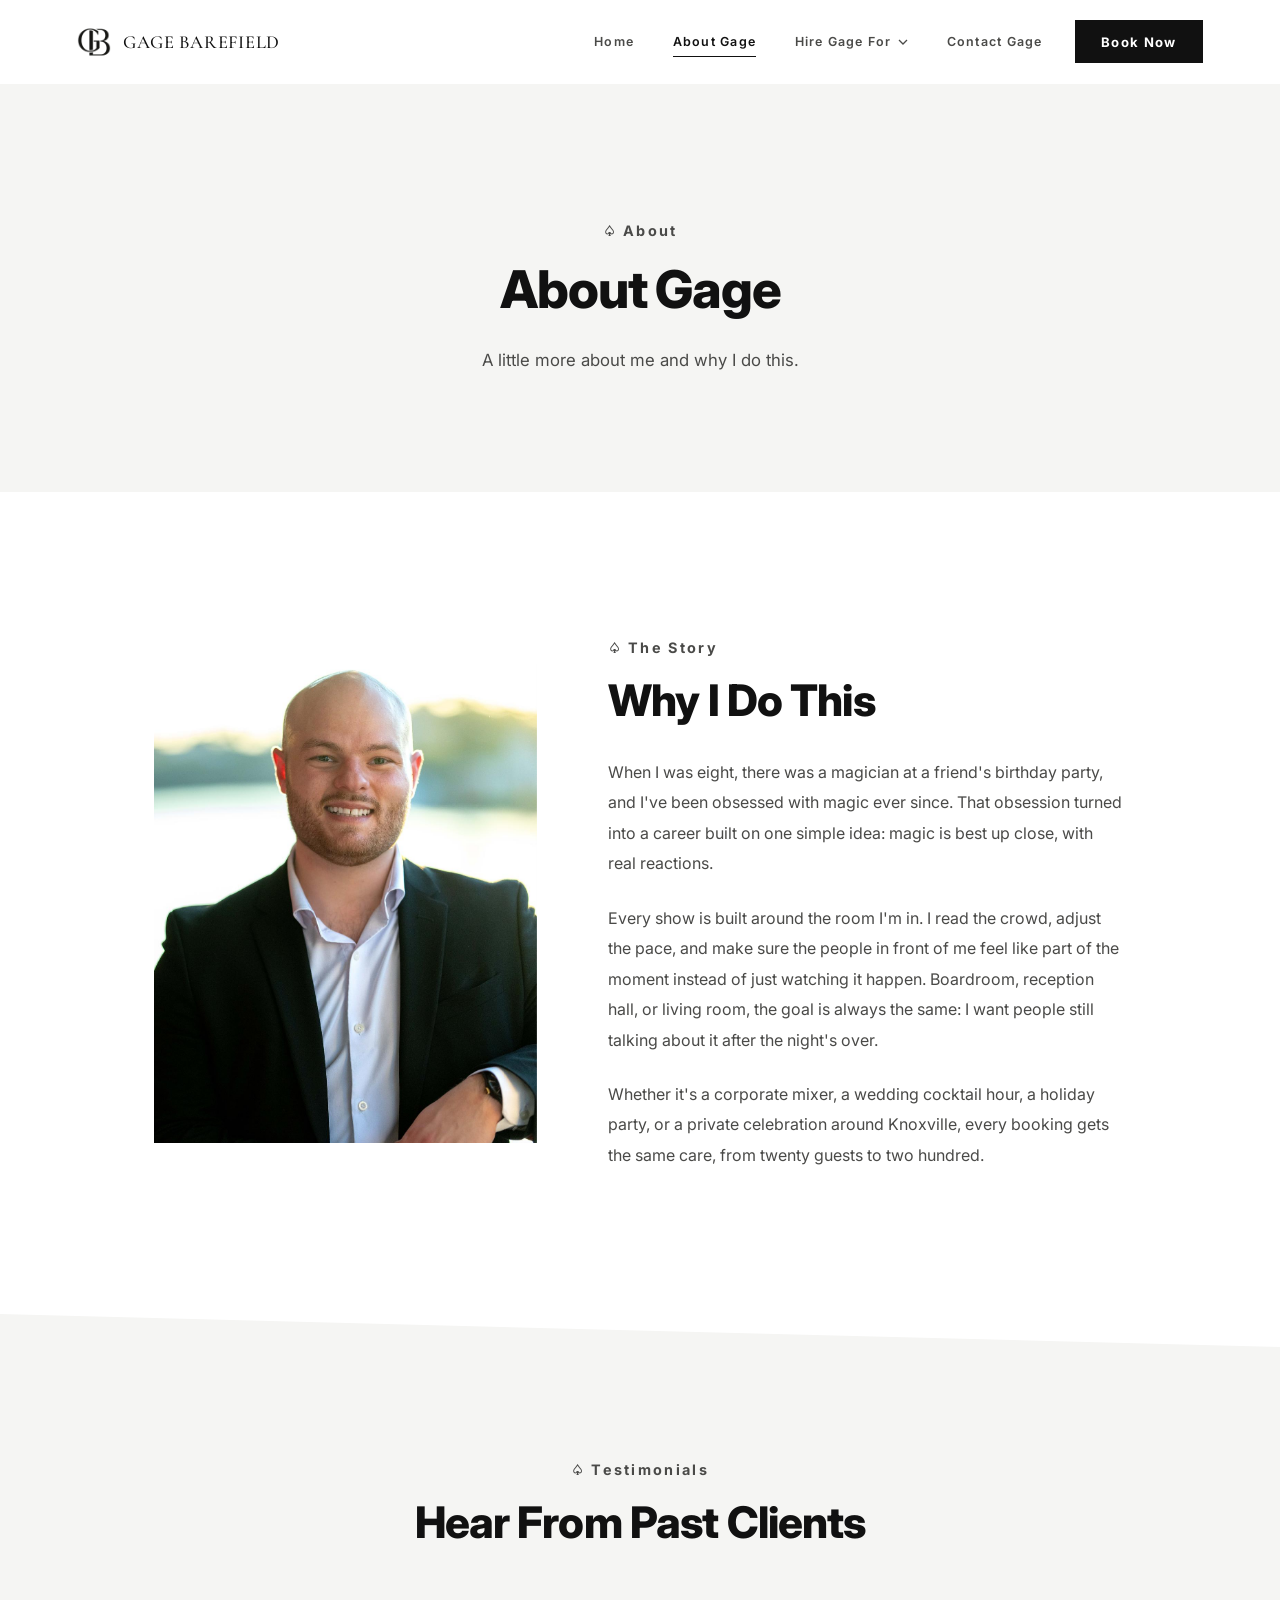
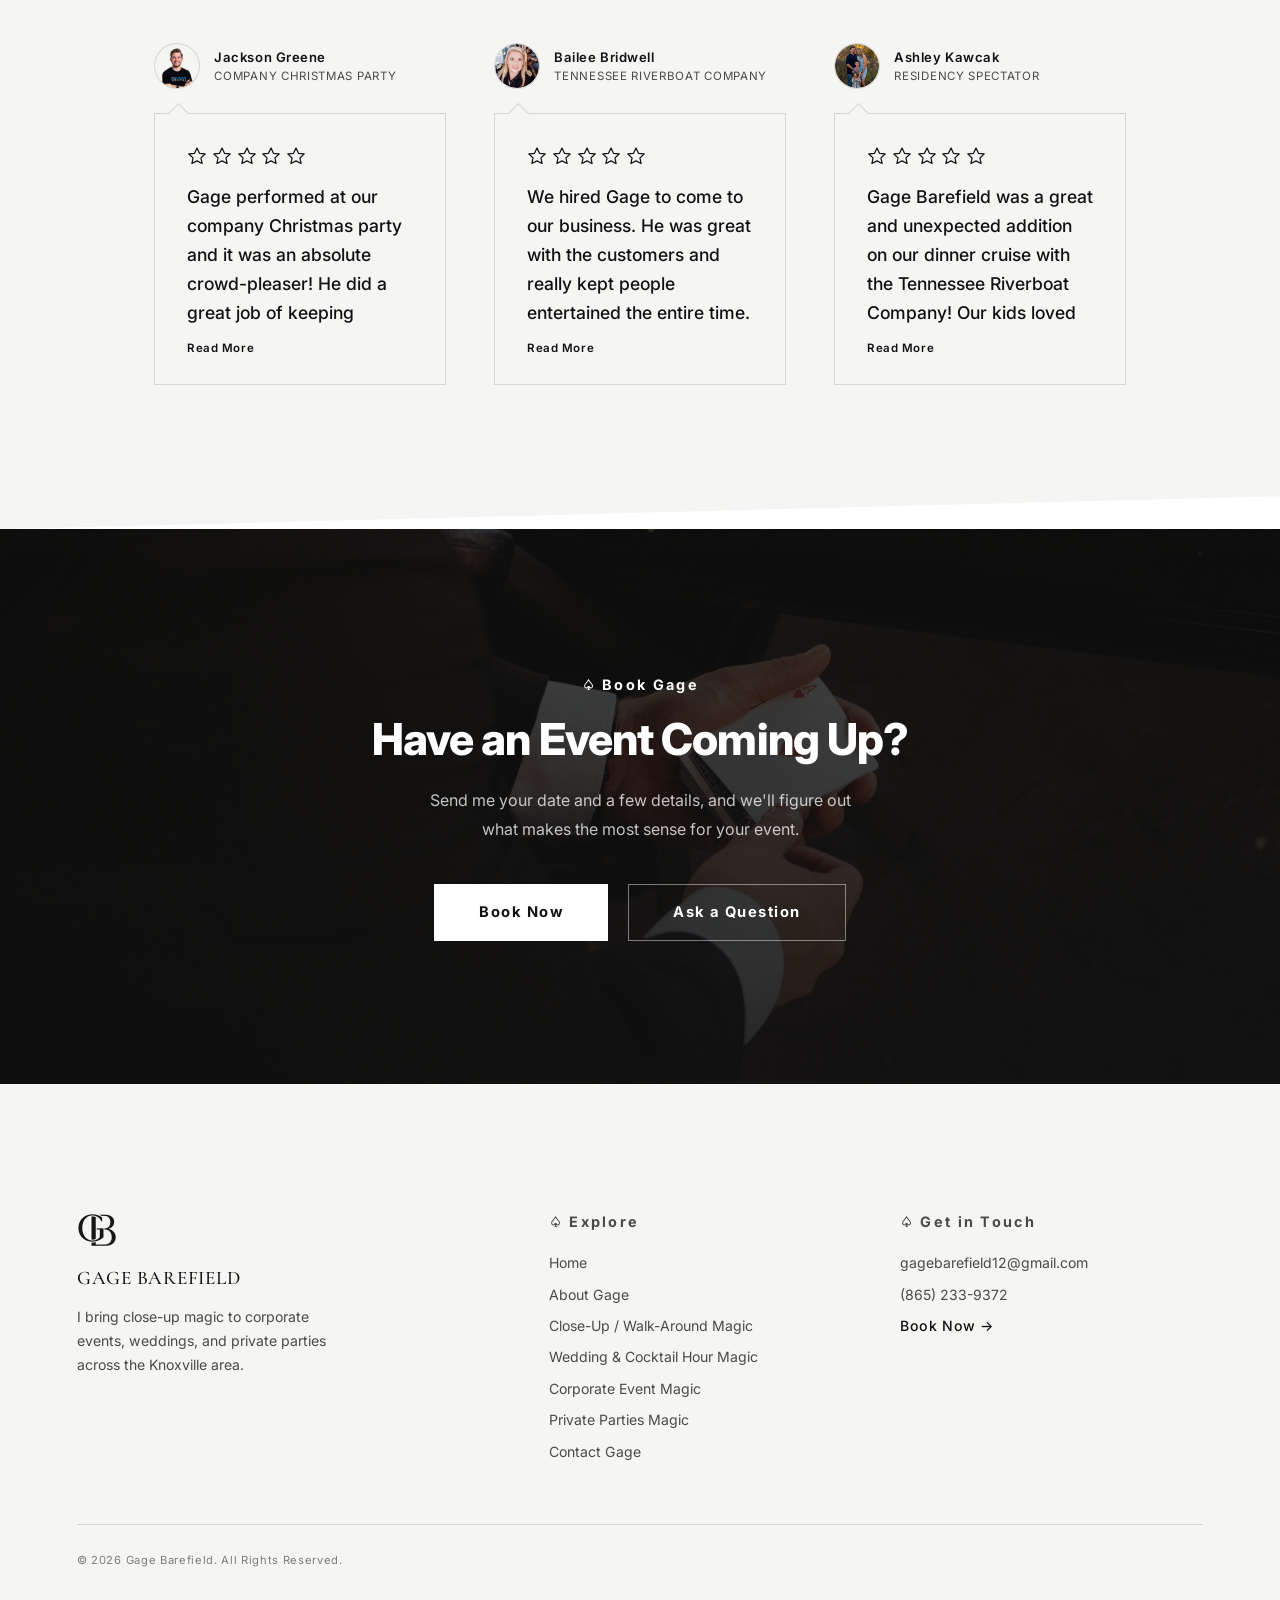
==== commit 1707c05d: "Use clean URLs without .html - Point internal links to / and extensionless paths - Update canonical " ====
--- a/about.html
+++ b/about.html
@@ -5,12 +5,12 @@
 <meta name="viewport" content="width=device-width, initial-scale=1.0" />
 <title>About Gage Barefield | Knoxville Magician</title>
 <meta name="description" content="Meet Gage Barefield, a Knoxville magician doing close-up magic for weddings, corporate events, cocktail hours, and private parties." />
-<link rel="canonical" href="https://www.gagebarefield.com/about.html" />
+<link rel="canonical" href="https://www.gagebarefield.com/about" />
 <meta property="og:type" content="website" />
 <meta property="og:site_name" content="Gage Barefield" />
 <meta property="og:title" content="About Gage Barefield | Knoxville Magician" />
 <meta property="og:description" content="Meet Gage Barefield, a Knoxville magician doing close-up magic for weddings, corporate events, cocktail hours, and private parties." />
-<meta property="og:url" content="https://www.gagebarefield.com/about.html" />
+<meta property="og:url" content="https://www.gagebarefield.com/about" />
 <meta property="og:image" content="https://www.gagebarefield.com/assets/photos/og-image.jpg" />
 <meta property="og:image:width" content="1200" />
 <meta property="og:image:height" content="630" />
@@ -31,30 +31,30 @@
 
 <header class="site-nav" id="site-nav">
   <div class="site-nav__inner">
-    <a href="index.html" class="site-nav__logo">
+    <a href="/" class="site-nav__logo">
       <img src="assets/gb-logo.png" alt="Gage Barefield monogram" class="site-nav__mark" />
       <span class="site-nav__word">Gage Barefield</span>
     </a>
 
     <nav class="site-nav__links" aria-label="Primary">
-      <a href="index.html" class="site-nav__link">Home</a>
-      <a href="about.html" class="site-nav__link is-active">About Gage</a>
+      <a href="/" class="site-nav__link">Home</a>
+      <a href="/about" class="site-nav__link is-active">About Gage</a>
       <div class="site-nav__dropdown">
         <button type="button" class="site-nav__link site-nav__link--dropdown" aria-expanded="false">
           Hire Gage For
           <svg class="site-nav__chevron" width="10" height="6" viewBox="0 0 10 6" aria-hidden="true"><path d="M1 1l4 4 4-4" stroke="currentColor" stroke-width="1.3" fill="none"/></svg>
         </button>
         <div class="site-nav__dropdown-menu">
-          <a href="walk-around-magic.html" class="site-nav__dropdown-link">Close-Up / Walk-Around Magic</a>
-          <a href="wedding-cocktail-hour.html" class="site-nav__dropdown-link">Wedding &amp; Cocktail Hour Magic</a>
-          <a href="corporate-events.html" class="site-nav__dropdown-link">Corporate Event Magic</a>
-          <a href="private-parties.html" class="site-nav__dropdown-link">Private Parties Magic</a>
-        </div>
-      </div>
-      <a href="contact.html" class="site-nav__link">Contact Gage</a>
+          <a href="/walk-around-magic" class="site-nav__dropdown-link">Close-Up / Walk-Around Magic</a>
+          <a href="/wedding-cocktail-hour" class="site-nav__dropdown-link">Wedding &amp; Cocktail Hour Magic</a>
+          <a href="/corporate-events" class="site-nav__dropdown-link">Corporate Event Magic</a>
+          <a href="/private-parties" class="site-nav__dropdown-link">Private Parties Magic</a>
+        </div>
+      </div>
+      <a href="/contact" class="site-nav__link">Contact Gage</a>
     </nav>
 
-    <a href="book-now.html" class="site-nav__cta">Book Now</a>
+    <a href="/book-now" class="site-nav__cta">Book Now</a>
 
     <button type="button" class="site-nav__toggle" id="navToggle" aria-label="Toggle menu" aria-expanded="false">
       <span></span><span></span><span></span>
@@ -62,15 +62,15 @@
   </div>
 
   <div class="site-nav__mobile" id="navMobile">
-    <a href="index.html" class="site-nav__mobile-link">Home</a>
-    <a href="about.html" class="site-nav__mobile-link">About Gage</a>
+    <a href="/" class="site-nav__mobile-link">Home</a>
+    <a href="/about" class="site-nav__mobile-link">About Gage</a>
     <span class="site-nav__mobile-label">Hire Gage For</span>
-    <a href="walk-around-magic.html" class="site-nav__mobile-link site-nav__mobile-link--sub">Close-Up / Walk-Around Magic</a>
-    <a href="wedding-cocktail-hour.html" class="site-nav__mobile-link site-nav__mobile-link--sub">Wedding &amp; Cocktail Hour Magic</a>
-    <a href="corporate-events.html" class="site-nav__mobile-link site-nav__mobile-link--sub">Corporate Event Magic</a>
-    <a href="private-parties.html" class="site-nav__mobile-link site-nav__mobile-link--sub">Private Parties Magic</a>
-    <a href="contact.html" class="site-nav__mobile-link">Contact Gage</a>
-    <a href="book-now.html" class="site-nav__mobile-link site-nav__mobile-link--cta">Book Now</a>
+    <a href="/walk-around-magic" class="site-nav__mobile-link site-nav__mobile-link--sub">Close-Up / Walk-Around Magic</a>
+    <a href="/wedding-cocktail-hour" class="site-nav__mobile-link site-nav__mobile-link--sub">Wedding &amp; Cocktail Hour Magic</a>
+    <a href="/corporate-events" class="site-nav__mobile-link site-nav__mobile-link--sub">Corporate Event Magic</a>
+    <a href="/private-parties" class="site-nav__mobile-link site-nav__mobile-link--sub">Private Parties Magic</a>
+    <a href="/contact" class="site-nav__mobile-link">Contact Gage</a>
+    <a href="/book-now" class="site-nav__mobile-link site-nav__mobile-link--cta">Book Now</a>
   </div>
 </header>
 
@@ -218,8 +218,8 @@
         Send me your date and a few details, and we'll figure out what makes the most sense for your event.
       </p>
       <div class="cta-banner__actions fade-up fade-up--delay-3">
-        <a href="book-now.html" class="btn btn--on-dark">Book Now</a>
-        <a href="contact.html" class="btn btn--ghost-on-dark">Ask a Question</a>
+        <a href="/book-now" class="btn btn--on-dark">Book Now</a>
+        <a href="/contact" class="btn btn--ghost-on-dark">Ask a Question</a>
       </div>
     </div>
   </section>
@@ -236,20 +236,20 @@
 
     <div class="site-footer__col">
       <span class="eyebrow">Explore</span>
-      <a href="index.html">Home</a>
-      <a href="about.html">About Gage</a>
-      <a href="walk-around-magic.html">Close-Up / Walk-Around Magic</a>
-      <a href="wedding-cocktail-hour.html">Wedding &amp; Cocktail Hour Magic</a>
-      <a href="corporate-events.html">Corporate Event Magic</a>
-      <a href="private-parties.html">Private Parties Magic</a>
-      <a href="contact.html">Contact Gage</a>
+      <a href="/">Home</a>
+      <a href="/about">About Gage</a>
+      <a href="/walk-around-magic">Close-Up / Walk-Around Magic</a>
+      <a href="/wedding-cocktail-hour">Wedding &amp; Cocktail Hour Magic</a>
+      <a href="/corporate-events">Corporate Event Magic</a>
+      <a href="/private-parties">Private Parties Magic</a>
+      <a href="/contact">Contact Gage</a>
     </div>
 
     <div class="site-footer__col">
       <span class="eyebrow">Get in Touch</span>
       <a href="mailto:gagebarefield12@gmail.com">gagebarefield12@gmail.com</a>
       <a href="tel:+18652339372">(865) 233-9372</a>
-      <a href="book-now.html" class="site-footer__cta">Book Now &rarr;</a>
+      <a href="/book-now" class="site-footer__cta">Book Now &rarr;</a>
     </div>
   </div>
 
--- a/styles.css
+++ b/styles.css
@@ -1110,6 +1110,14 @@
   transform: rotate(2deg);
 }
 
+/* Tablet and down: no card tilt or fly-in, just a simple fade */
+@media (max-width: 1024px) {
+  .services-grid .service-card:nth-child(n),
+  .services-grid .service-card.is-visible:hover {
+    transform: none;
+  }
+}
+
 @media (prefers-reduced-motion: reduce) {
   .services-grid .service-card {
     transform: none;
@@ -1396,7 +1404,7 @@
 }
 
 .cta-banner__bg--landing { background-image: url('assets/photos/cta-landing.jpg'); }
-.cta-banner__bg--about { background-image: url('assets/photos/cta-about.jpg'); }
+.cta-banner__bg--about { background-image: url('assets/photos/cta-about.jpg'); background-position: 62% 45%; }
 .cta-banner__bg--walk-around { background-image: url('assets/photos/cta-walk-around.jpg'); }
 .cta-banner__bg--wedding { background-image: url('assets/photos/cta-wedding.jpg'); }
 .cta-banner__bg--private-parties { background-image: url('assets/photos/cta-private-parties.jpg'); }
@@ -1697,13 +1705,6 @@
     grid-template-columns: repeat(2, 1fr);
   }
 
-  .services-grid .service-card:nth-child(1),
-  .services-grid .service-card:nth-child(2),
-  .services-grid .service-card:nth-child(3),
-  .services-grid .service-card:nth-child(4) {
-    transform: translateY(24px) scale(0.96);
-  }
-
   .testimonials-grid {
     grid-template-columns: 1fr;
   }
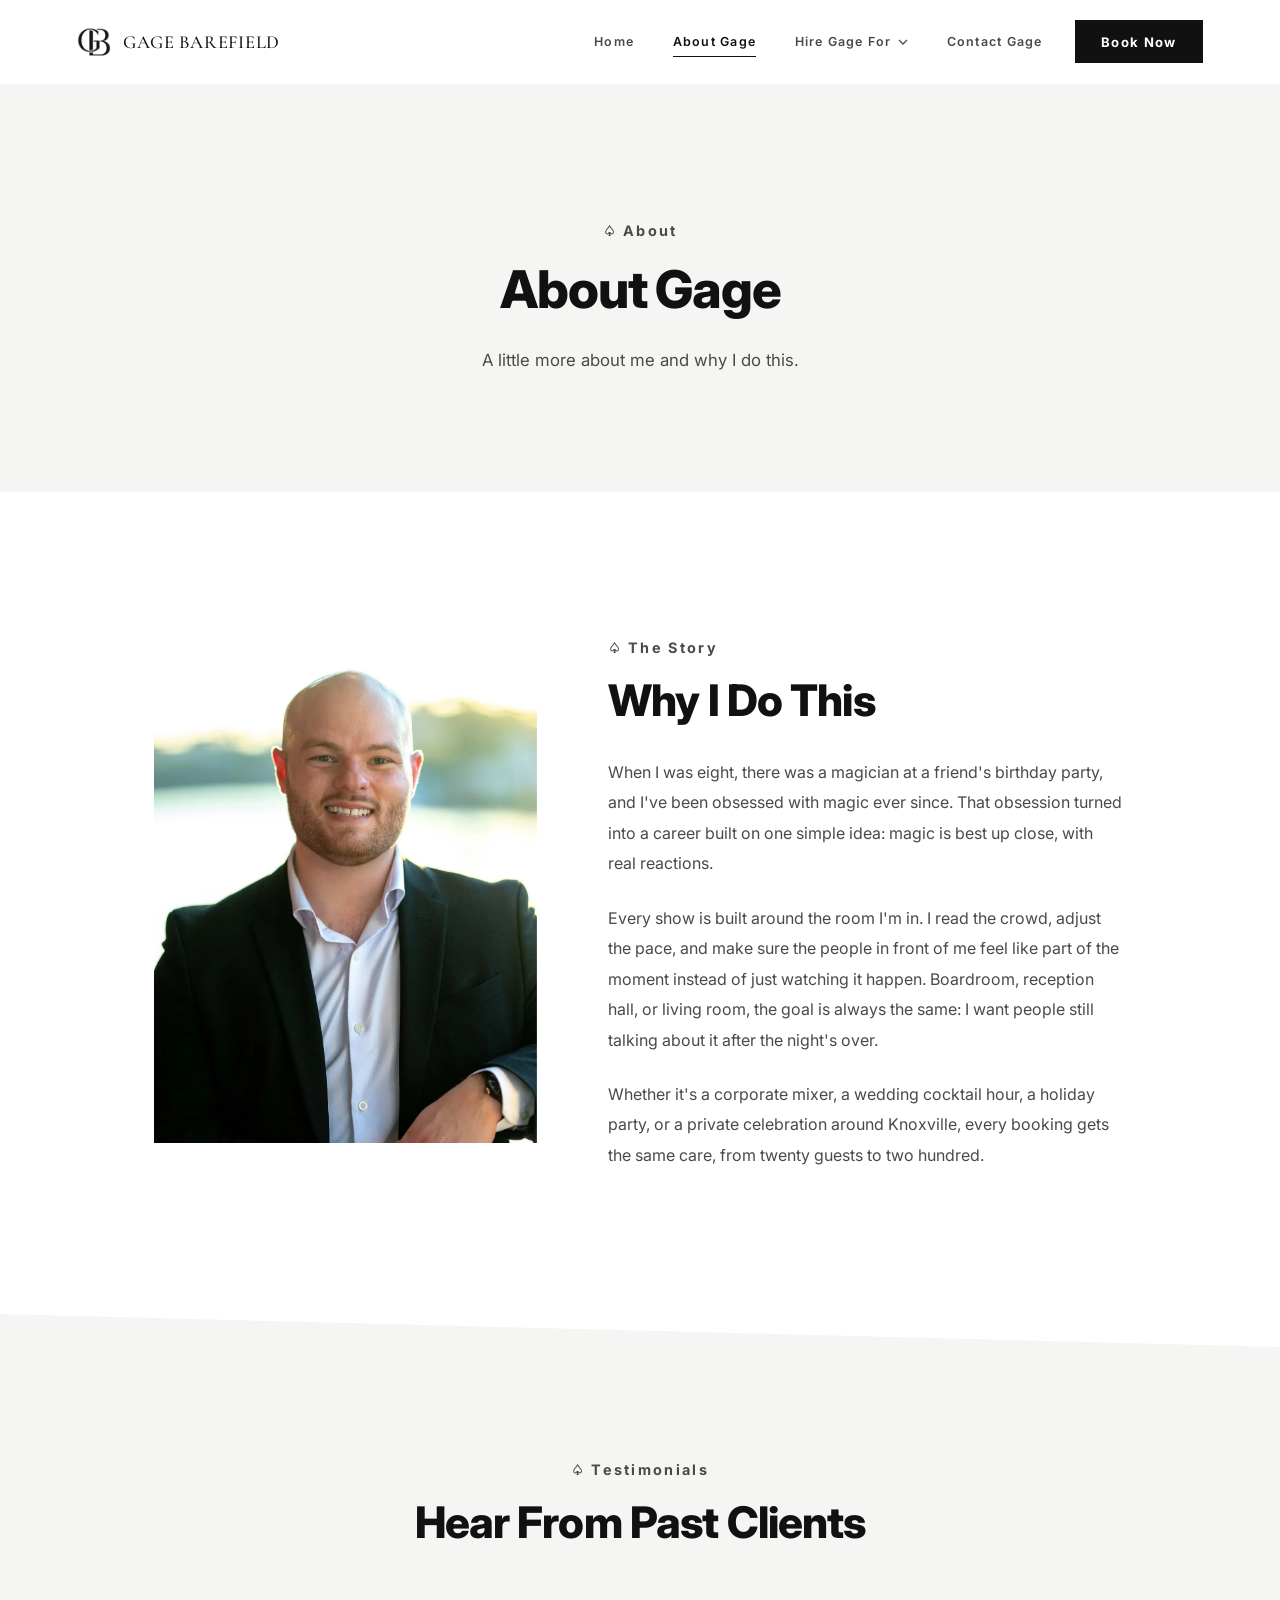
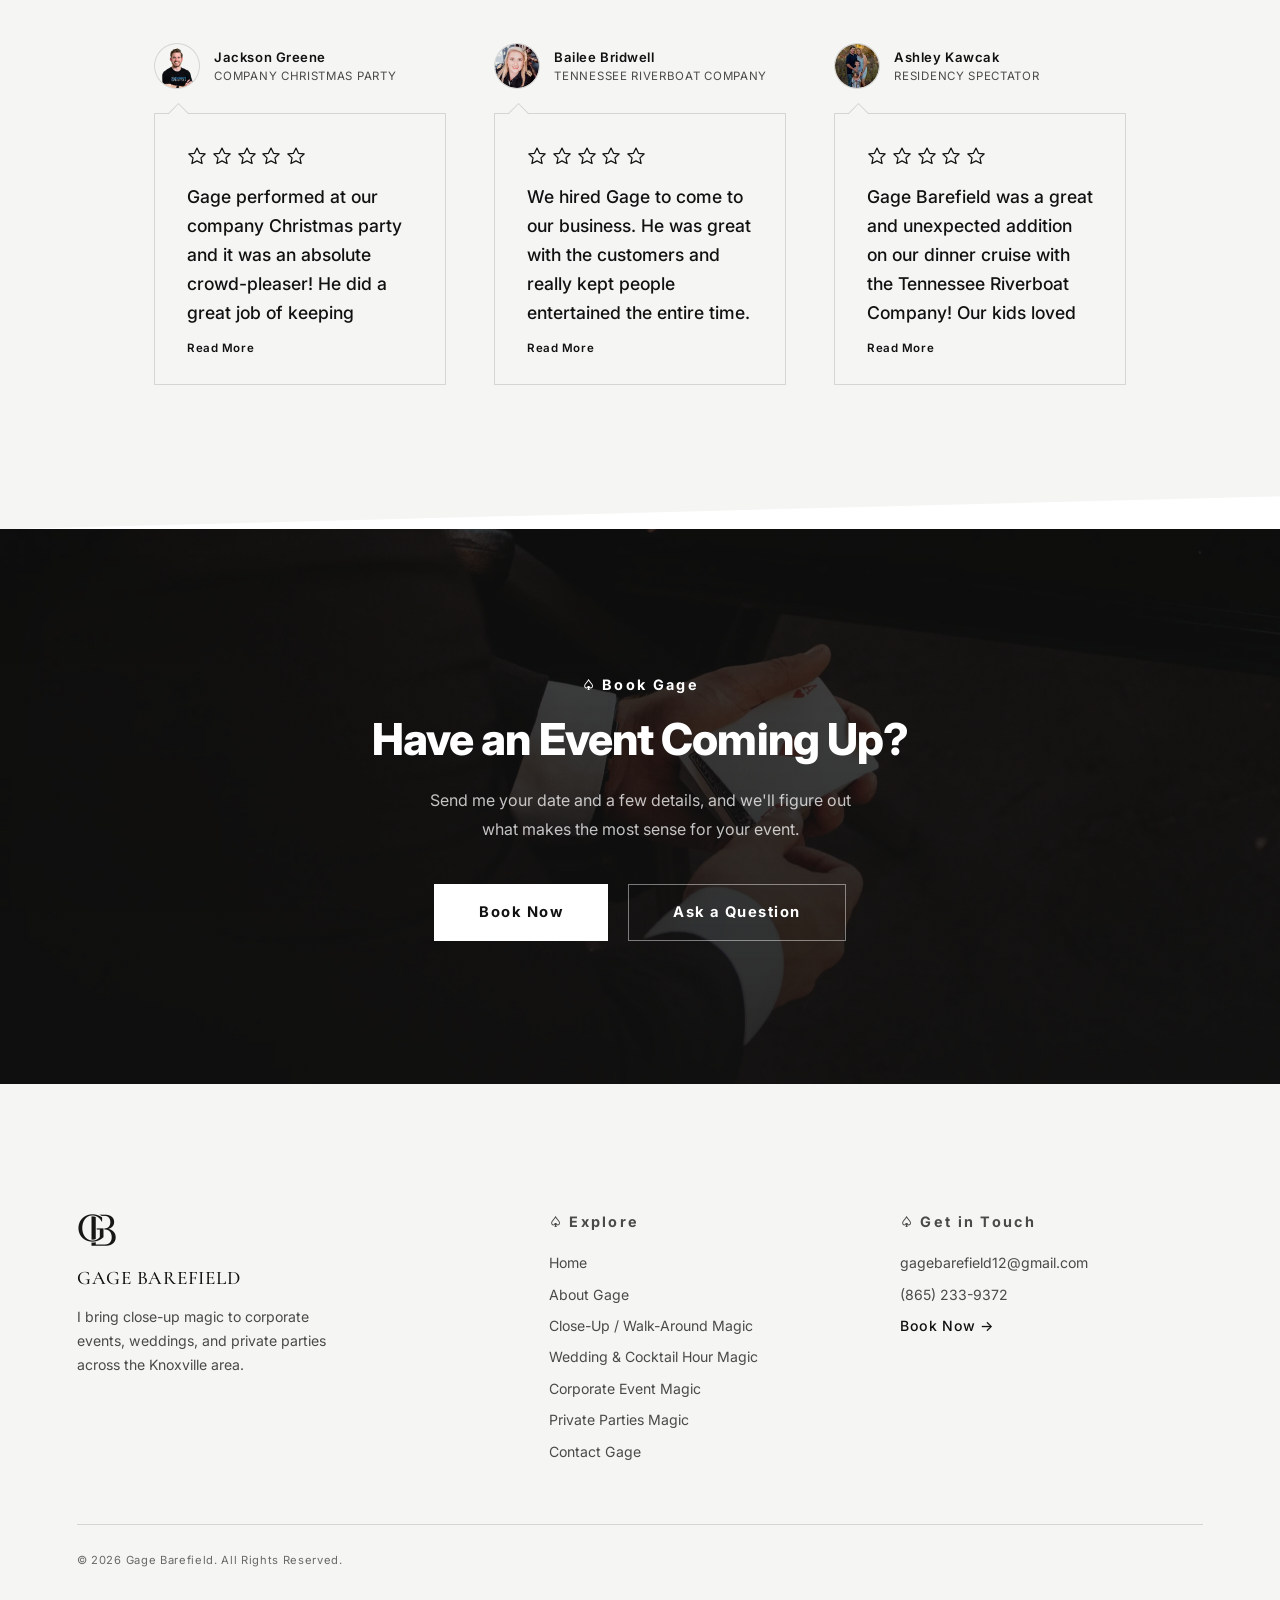
==== commit 8abd8c09: "Serve compressed WebP images and fix accessibility issues - Add compressed copies of all used images" ====
--- a/about.html
+++ b/about.html
@@ -11,7 +11,7 @@
 <meta property="og:title" content="About Gage Barefield | Knoxville Magician" />
 <meta property="og:description" content="Meet Gage Barefield, a Knoxville magician doing close-up magic for weddings, corporate events, cocktail hours, and private parties." />
 <meta property="og:url" content="https://www.gagebarefield.com/about" />
-<meta property="og:image" content="https://www.gagebarefield.com/assets/photos/og-image.jpg" />
+<meta property="og:image" content="https://www.gagebarefield.com/assets/Images%20Used/og-image.jpg" />
 <meta property="og:image:width" content="1200" />
 <meta property="og:image:height" content="630" />
 <meta name="twitter:card" content="summary_large_image" />
@@ -20,9 +20,9 @@
 <link rel="preconnect" href="https://fonts.gstatic.com" crossorigin>
 <link href="https://fonts.googleapis.com/css2?family=Cormorant+Garamond:wght@500&family=Inter:wght@300;400;500;600;700;800&display=swap" rel="stylesheet">
 
-<link rel="icon" type="image/png" sizes="32x32" href="assets/favicon-32.png" />
-<link rel="icon" type="image/png" sizes="16x16" href="assets/favicon-16.png" />
-<link rel="apple-touch-icon" sizes="180x180" href="assets/apple-touch-icon.png" />
+<link rel="icon" type="image/png" sizes="32x32" href="assets/Images%20Used/favicon-32.png" />
+<link rel="icon" type="image/png" sizes="16x16" href="assets/Images%20Used/favicon-16.png" />
+<link rel="apple-touch-icon" sizes="180x180" href="assets/Images%20Used/apple-touch-icon.png" />
 <meta name="theme-color" content="#111111" />
 
 <link rel="stylesheet" href="styles.css" />
@@ -32,7 +32,7 @@
 <header class="site-nav" id="site-nav">
   <div class="site-nav__inner">
     <a href="/" class="site-nav__logo">
-      <img src="assets/gb-logo.png" alt="Gage Barefield monogram" class="site-nav__mark" />
+      <img src="assets/Images%20Used/gb-logo.webp" alt="Gage Barefield monogram" class="site-nav__mark" />
       <span class="site-nav__word">Gage Barefield</span>
     </a>
 
@@ -90,7 +90,7 @@
     <div class="container">
       <div class="media-copy">
         <div class="image-slot image-slot--portrait media-copy__media fade-up">
-          <img class="image-slot__photo" src="assets/photos/about-portrait.jpg" alt="Portrait of Gage Barefield" data-parallax data-parallax-speed="0.1" data-parallax-max="14" />
+          <img class="image-slot__photo" src="assets/Images%20Used/about-portrait.webp" alt="Portrait of Gage Barefield" data-parallax data-parallax-speed="0.1" data-parallax-max="14" />
         </div>
 
         <div class="media-copy__copy">
@@ -129,7 +129,7 @@
         <div class="testimonial-card fade-up fade-up--delay-1">
           <div class="testimonial-card__person">
             <span class="avatar">
-              <img class="avatar__photo" src="assets/jackson-greene.avif" alt="Jackson Greene" />
+              <img class="avatar__photo" src="assets/Images%20Used/jackson-greene.webp" alt="Jackson Greene" />
             </span>
             <div>
               <p class="testimonial-card__name">Jackson Greene</p>
@@ -137,7 +137,7 @@
             </div>
           </div>
           <div class="testimonial-card__bubble">
-            <div class="testimonial-card__stars" aria-label="5 out of 5 stars">
+            <div class="testimonial-card__stars" role="img" aria-label="5 out of 5 stars">
             <svg width="20" height="20" viewBox="0 0 24 24" fill="none" stroke="currentColor" stroke-width="1.5" stroke-linejoin="round" aria-hidden="true"><path d="M12 2.5l2.97 6.28 6.78.75-5.02 4.75 1.37 6.72L12 17.9l-6.1 3.1 1.37-6.72-5.02-4.75 6.78-.75L12 2.5z"/></svg>
             <svg width="20" height="20" viewBox="0 0 24 24" fill="none" stroke="currentColor" stroke-width="1.5" stroke-linejoin="round" aria-hidden="true"><path d="M12 2.5l2.97 6.28 6.78.75-5.02 4.75 1.37 6.72L12 17.9l-6.1 3.1 1.37-6.72-5.02-4.75 6.78-.75L12 2.5z"/></svg>
             <svg width="20" height="20" viewBox="0 0 24 24" fill="none" stroke="currentColor" stroke-width="1.5" stroke-linejoin="round" aria-hidden="true"><path d="M12 2.5l2.97 6.28 6.78.75-5.02 4.75 1.37 6.72L12 17.9l-6.1 3.1 1.37-6.72-5.02-4.75 6.78-.75L12 2.5z"/></svg>
@@ -157,7 +157,7 @@
         <div class="testimonial-card fade-up fade-up--delay-2">
           <div class="testimonial-card__person">
             <span class="avatar">
-              <img class="avatar__photo" src="assets/bailee.png" alt="Bailee Bridwell" />
+              <img class="avatar__photo" src="assets/Images%20Used/bailee.webp" alt="Bailee Bridwell" />
             </span>
             <div>
               <p class="testimonial-card__name">Bailee Bridwell</p>
@@ -165,7 +165,7 @@
             </div>
           </div>
           <div class="testimonial-card__bubble">
-            <div class="testimonial-card__stars" aria-label="5 out of 5 stars">
+            <div class="testimonial-card__stars" role="img" aria-label="5 out of 5 stars">
             <svg width="20" height="20" viewBox="0 0 24 24" fill="none" stroke="currentColor" stroke-width="1.5" stroke-linejoin="round" aria-hidden="true"><path d="M12 2.5l2.97 6.28 6.78.75-5.02 4.75 1.37 6.72L12 17.9l-6.1 3.1 1.37-6.72-5.02-4.75 6.78-.75L12 2.5z"/></svg>
             <svg width="20" height="20" viewBox="0 0 24 24" fill="none" stroke="currentColor" stroke-width="1.5" stroke-linejoin="round" aria-hidden="true"><path d="M12 2.5l2.97 6.28 6.78.75-5.02 4.75 1.37 6.72L12 17.9l-6.1 3.1 1.37-6.72-5.02-4.75 6.78-.75L12 2.5z"/></svg>
             <svg width="20" height="20" viewBox="0 0 24 24" fill="none" stroke="currentColor" stroke-width="1.5" stroke-linejoin="round" aria-hidden="true"><path d="M12 2.5l2.97 6.28 6.78.75-5.02 4.75 1.37 6.72L12 17.9l-6.1 3.1 1.37-6.72-5.02-4.75 6.78-.75L12 2.5z"/></svg>
@@ -182,7 +182,7 @@
         <div class="testimonial-card fade-up fade-up--delay-3">
           <div class="testimonial-card__person">
             <span class="avatar">
-              <img class="avatar__photo" src="assets/ashley.png" alt="Ashley Kawcak" />
+              <img class="avatar__photo" src="assets/Images%20Used/ashley.webp" alt="Ashley Kawcak" />
             </span>
             <div>
               <p class="testimonial-card__name">Ashley Kawcak</p>
@@ -190,7 +190,7 @@
             </div>
           </div>
           <div class="testimonial-card__bubble">
-            <div class="testimonial-card__stars" aria-label="5 out of 5 stars">
+            <div class="testimonial-card__stars" role="img" aria-label="5 out of 5 stars">
             <svg width="20" height="20" viewBox="0 0 24 24" fill="none" stroke="currentColor" stroke-width="1.5" stroke-linejoin="round" aria-hidden="true"><path d="M12 2.5l2.97 6.28 6.78.75-5.02 4.75 1.37 6.72L12 17.9l-6.1 3.1 1.37-6.72-5.02-4.75 6.78-.75L12 2.5z"/></svg>
             <svg width="20" height="20" viewBox="0 0 24 24" fill="none" stroke="currentColor" stroke-width="1.5" stroke-linejoin="round" aria-hidden="true"><path d="M12 2.5l2.97 6.28 6.78.75-5.02 4.75 1.37 6.72L12 17.9l-6.1 3.1 1.37-6.72-5.02-4.75 6.78-.75L12 2.5z"/></svg>
             <svg width="20" height="20" viewBox="0 0 24 24" fill="none" stroke="currentColor" stroke-width="1.5" stroke-linejoin="round" aria-hidden="true"><path d="M12 2.5l2.97 6.28 6.78.75-5.02 4.75 1.37 6.72L12 17.9l-6.1 3.1 1.37-6.72-5.02-4.75 6.78-.75L12 2.5z"/></svg>
@@ -229,7 +229,7 @@
 <footer class="site-footer">
   <div class="site-footer__inner">
     <div class="site-footer__brand">
-      <img src="assets/gb-logo.png" alt="Gage Barefield monogram" class="site-footer__mark" />
+      <img src="assets/Images%20Used/gb-logo.webp" alt="Gage Barefield monogram" class="site-footer__mark" />
       <p class="site-footer__name">Gage Barefield</p>
       <p class="site-footer__tagline">I bring close-up magic to corporate events, weddings, and private parties across the Knoxville area.</p>
     </div>
--- a/styles.css
+++ b/styles.css
@@ -783,19 +783,19 @@
 }
 
 .hero__slide--1 {
-  background-image: url('assets/photos/hero-1.jpg');
+  background-image: url('assets/Images%20Used/hero-1.webp');
   background-position: center 20%;
   animation-delay: 0s;
 }
 
 .hero__slide--2 {
-  background-image: url('assets/photos/hero-2.jpg');
+  background-image: url('assets/Images%20Used/hero-2.webp');
   background-position: center 35%;
   animation-delay: 5s;
 }
 
 .hero__slide--3 {
-  background-image: url('assets/photos/hero-3.jpg');
+  background-image: url('assets/Images%20Used/hero-3.webp');
   background-position: center 40%;
   animation-delay: 10s;
 }
@@ -1398,17 +1398,17 @@
   z-index: 0;
   width: 100%;
   height: 108%;
-  background-image: url('assets/photos/cta-home.jpg');
+  background-image: url('assets/Images%20Used/cta-home.webp');
   background-size: cover;
   background-position: center 40%;
 }
 
-.cta-banner__bg--landing { background-image: url('assets/photos/cta-landing.jpg'); }
-.cta-banner__bg--about { background-image: url('assets/photos/cta-about.jpg'); background-position: 62% 45%; }
-.cta-banner__bg--walk-around { background-image: url('assets/photos/cta-walk-around.jpg'); }
-.cta-banner__bg--wedding { background-image: url('assets/photos/cta-wedding.jpg'); }
-.cta-banner__bg--private-parties { background-image: url('assets/photos/cta-private-parties.jpg'); }
-.cta-banner__bg--corporate { background-image: url('assets/photos/cta-corporate.jpg'); }
+.cta-banner__bg--landing { background-image: url('assets/Images%20Used/cta-landing.webp'); }
+.cta-banner__bg--about { background-image: url('assets/Images%20Used/cta-about.webp'); background-position: 62% 45%; }
+.cta-banner__bg--walk-around { background-image: url('assets/Images%20Used/cta-walk-around.webp'); }
+.cta-banner__bg--wedding { background-image: url('assets/Images%20Used/cta-wedding.webp'); }
+.cta-banner__bg--private-parties { background-image: url('assets/Images%20Used/cta-private-parties.webp'); }
+.cta-banner__bg--corporate { background-image: url('assets/Images%20Used/cta-corporate.webp'); }
 
 .cta-banner--image::before {
   content: '';
@@ -1545,8 +1545,8 @@
   font-family: var(--font-sans);
   font-size: 0.7rem;
   letter-spacing: 0.06em;
-  color: var(--ink-soft);
-  opacity: 0.7;
+  /* Light gray that still passes 4.5:1 contrast on the footer background */
+  color: #696967;
 }
 
 .contact-layout {
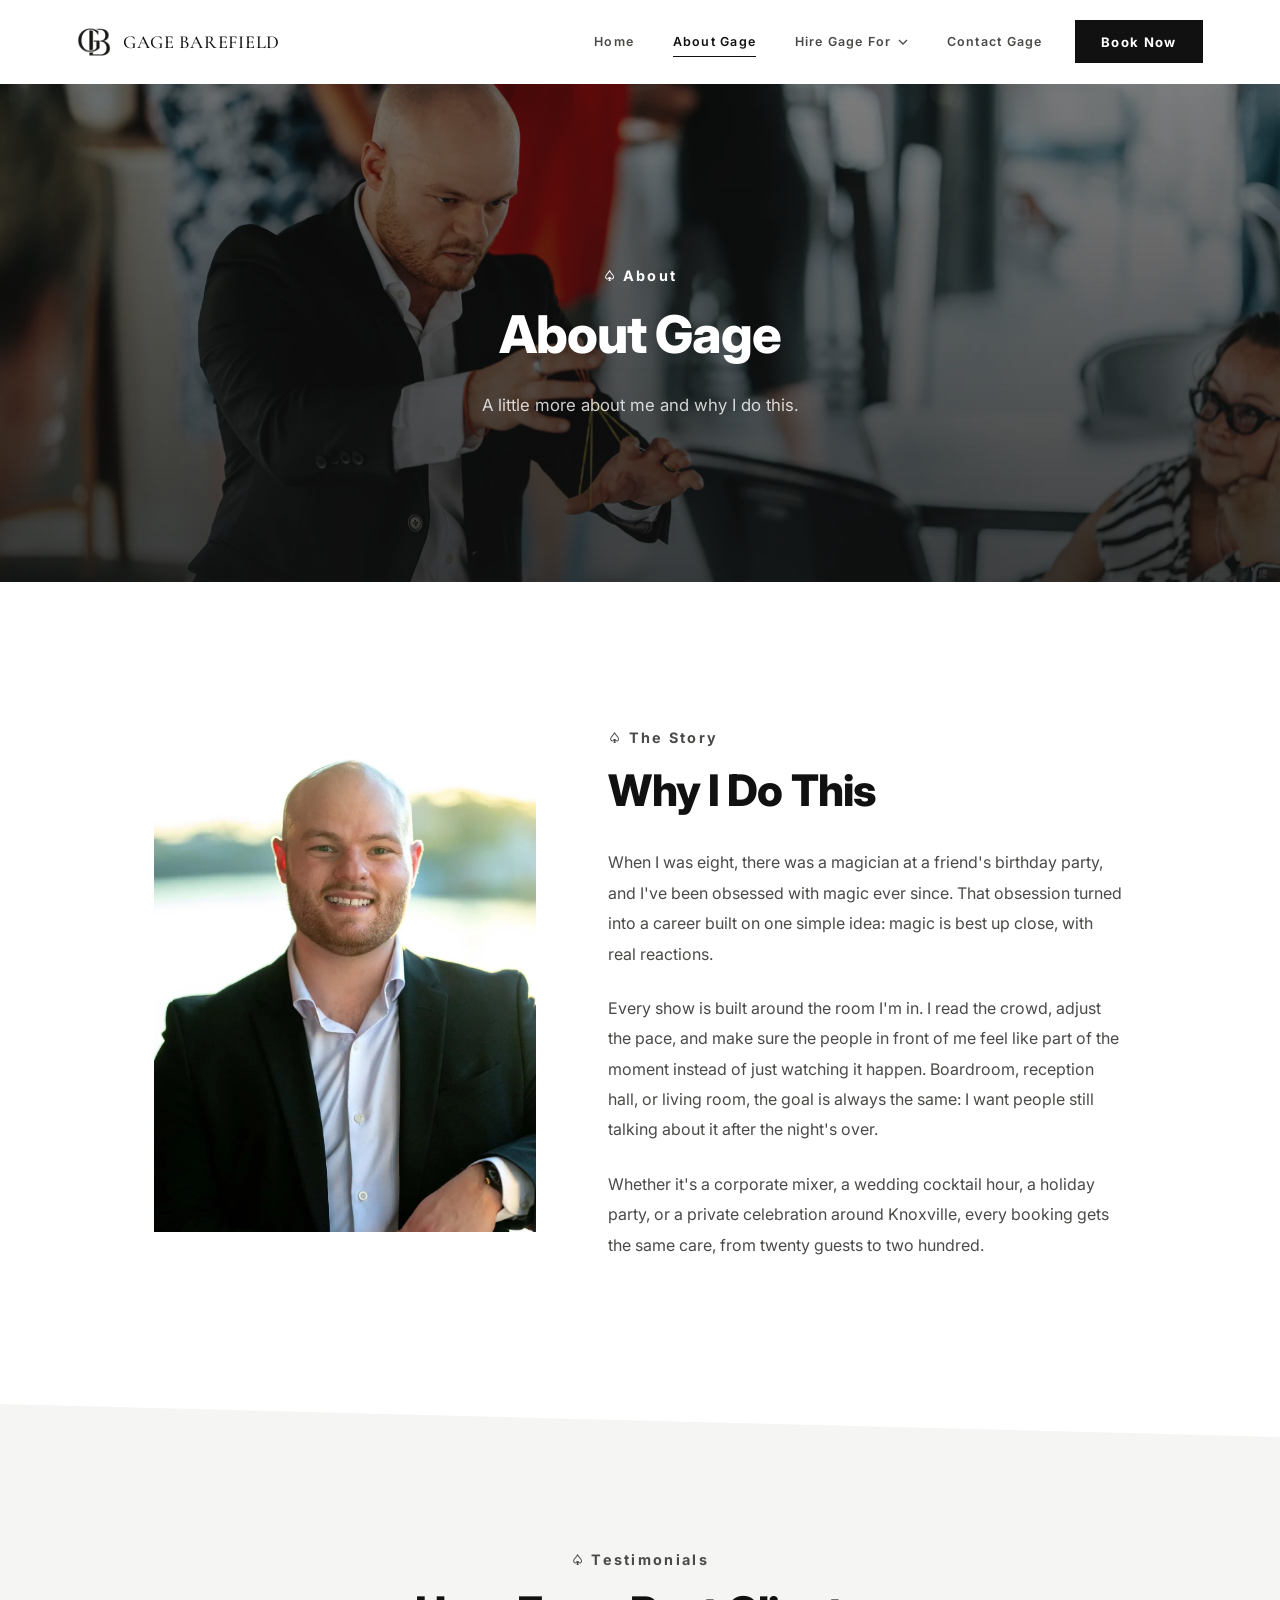
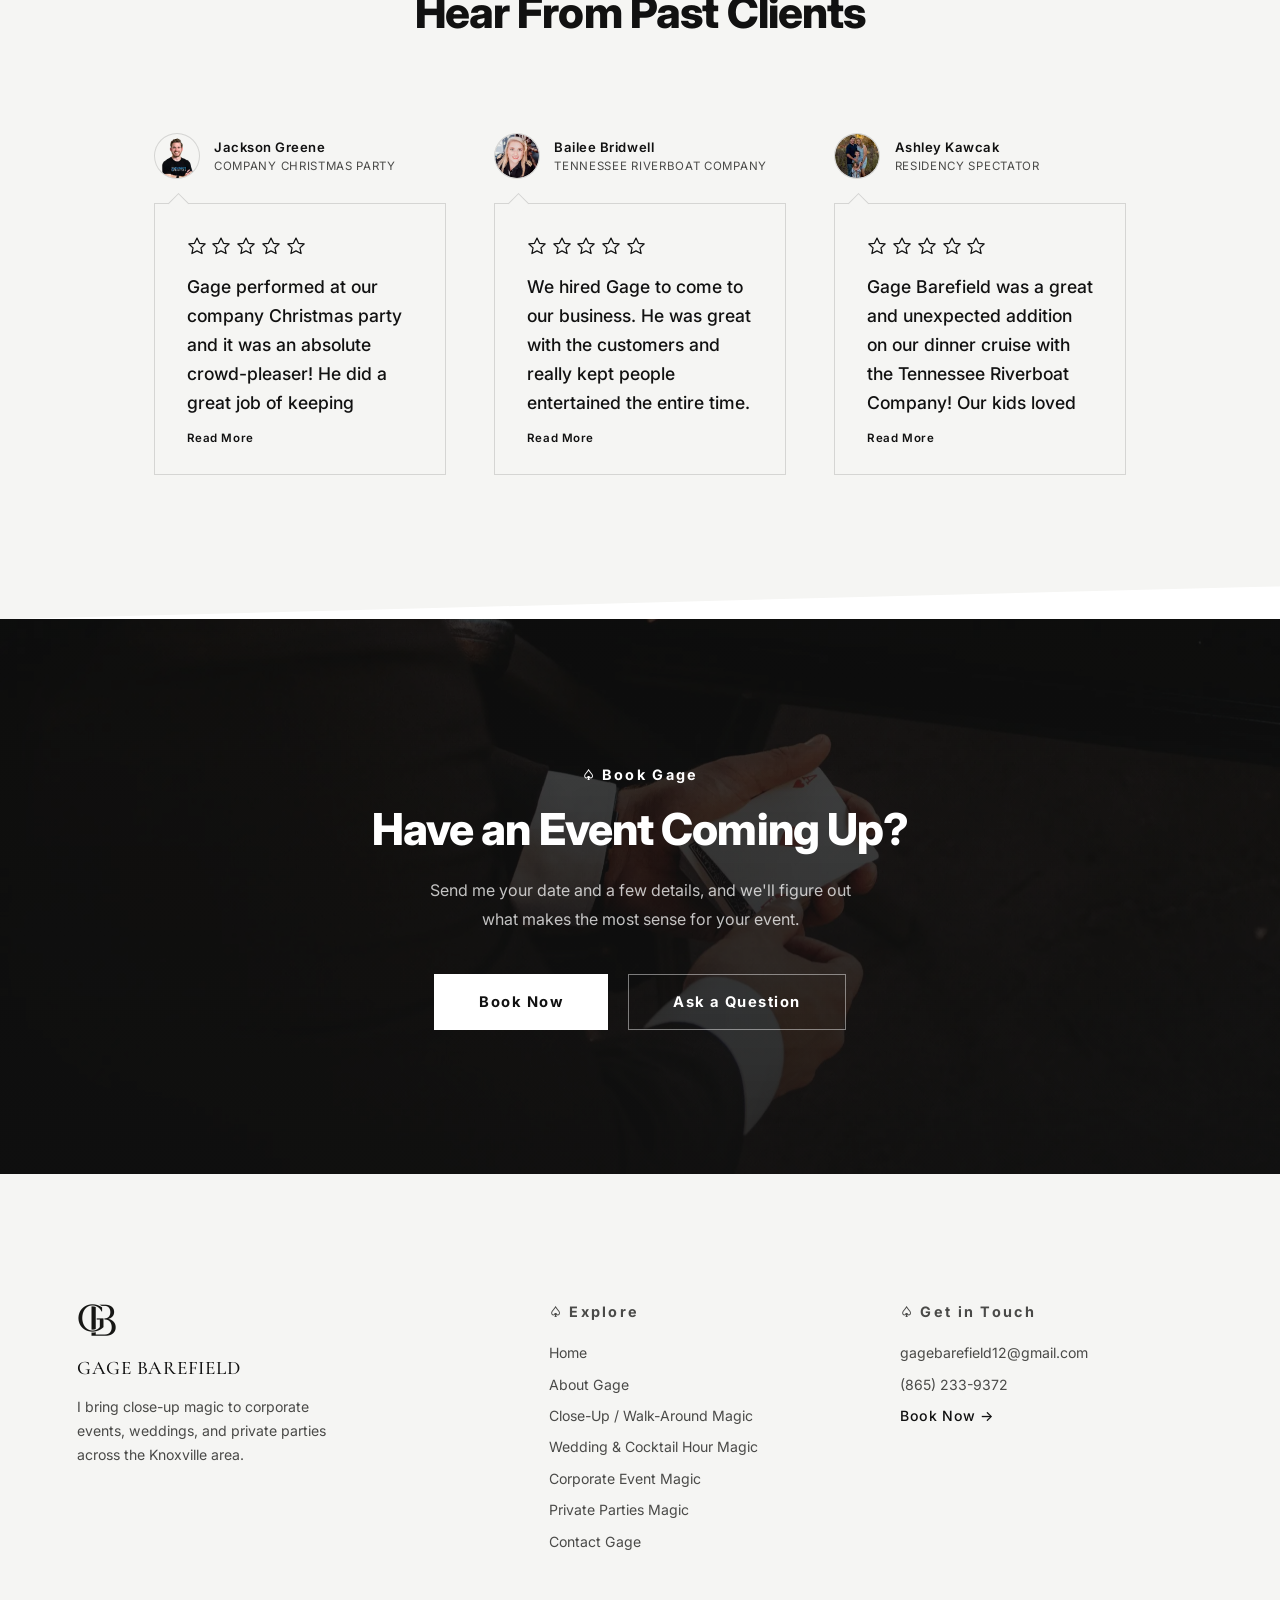
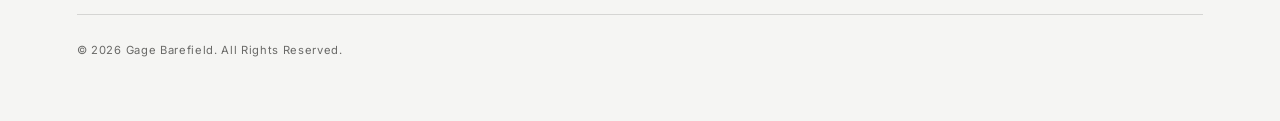
==== commit 230d6ed6: "Add parallax background photos to sub-page heroes Co-Authored-By: Claude Opus 5.5 <noreply@anthropic" ====
--- a/about.html
+++ b/about.html
@@ -76,7 +76,8 @@
 
 <main class="page">
 
-  <section class="page-hero">
+  <section class="page-hero page-hero--image">
+    <div class="page-hero__bg page-hero__bg--about" aria-hidden="true" data-parallax data-parallax-speed="0.12" data-parallax-max="18"></div>
     <div class="page-hero__inner">
       <span class="eyebrow fade-up">About</span>
       <h1 class="page-hero__title fade-up fade-up--delay-1">About Gage</h1>
--- a/styles.css
+++ b/styles.css
@@ -245,6 +245,9 @@
 .fade-up.is-visible {
   opacity: 1;
   transform: translateY(0);
+  /* Release the GPU layer once revealed; dozens of permanent layers
+     strain mobile Safari and cause flicker under the sticky nav */
+  will-change: auto;
 }
 
 .fade-up--delay-1 { transition-delay: 0.2s; }
@@ -364,6 +367,9 @@
   -webkit-backdrop-filter: blur(10px);
   border-bottom: 1px solid transparent;
   transition: border-color 0.55s var(--ease), box-shadow 0.55s var(--ease);
+  /* Own compositing layer: stops Safari flickering the blurred bar while
+     parallax photos move underneath it */
+  transform: translateZ(0);
 }
 
 .site-nav.is-scrolled {
@@ -462,10 +468,6 @@
   position: relative;
 }
 
-.site-nav__dropdown:hover .site-nav__chevron,
-.site-nav__dropdown:focus-within .site-nav__chevron {
-  transform: rotate(180deg);
-}
 
 .site-nav__dropdown-menu {
   position: absolute;
@@ -483,8 +485,32 @@
   transition: opacity 0.45s var(--ease), transform 0.45s var(--ease), visibility 0.45s;
 }
 
-.site-nav__dropdown:hover .site-nav__dropdown-menu,
-.site-nav__dropdown:focus-within .site-nav__dropdown-menu,
+/* Invisible bridge over the gap between the trigger and the menu, so the
+   hover isn't lost while the mouse travels down to the links */
+.site-nav__dropdown-menu::before {
+  content: '';
+  position: absolute;
+  left: 0;
+  right: 0;
+  bottom: 100%;
+  height: calc(1.1rem + 10px);
+}
+
+/* Open on real hover (mouse only, not sticky touch hover), on tap/click
+   via .is-open, and for keyboard users via :focus-visible. Plain
+   :focus-within kept the menu stuck open after a mouse click. */
+@media (hover: hover) {
+  .site-nav__dropdown:hover .site-nav__dropdown-menu {
+    opacity: 1;
+    visibility: visible;
+    transform: translate(-50%, 0);
+  }
+
+  .site-nav__dropdown:hover .site-nav__chevron {
+    transform: rotate(180deg);
+  }
+}
+
 .site-nav__dropdown.is-open .site-nav__dropdown-menu {
   opacity: 1;
   visibility: visible;
@@ -492,6 +518,16 @@
 }
 
 .site-nav__dropdown.is-open .site-nav__chevron {
+  transform: rotate(180deg);
+}
+
+.site-nav__dropdown:has(:focus-visible) .site-nav__dropdown-menu {
+  opacity: 1;
+  visibility: visible;
+  transform: translate(-50%, 0);
+}
+
+.site-nav__dropdown:has(:focus-visible) .site-nav__chevron {
   transform: rotate(180deg);
 }
 
@@ -603,15 +639,19 @@
   padding: 0 6vw;
   max-height: 0;
   overflow: hidden;
-  transition: max-height 0.55s var(--ease), padding 0.55s var(--ease);
+  /* Hidden after the close animation so closed links can't be tabbed to */
+  visibility: hidden;
+  transition: max-height 0.55s var(--ease), padding 0.55s var(--ease), visibility 0s linear 0.55s;
 }
 
 .site-nav__mobile.is-open {
   border-bottom: 1px solid var(--hairline);
   box-shadow: 0 24px 40px rgba(17, 17, 17, 0.08);
   padding: 1rem 6vw 2rem;
-  max-height: 80vh;
+  max-height: calc(100svh - var(--nav-height));
   overflow-y: auto;
+  visibility: visible;
+  transition: max-height 0.55s var(--ease), padding 0.55s var(--ease), visibility 0s;
 }
 
 .site-nav__mobile-link {
@@ -859,6 +899,32 @@
 
 .page-hero__inner {
   max-width: 640px;
+}
+
+/* Sub-page hero photo: oversized layer that drifts with [data-parallax],
+   same contract as the home hero slides and .cta-banner__bg */
+.page-hero--image {
+  overflow: hidden;
+  padding-top: 20vh;
+  padding-bottom: 18vh;
+}
+
+.page-hero__bg {
+  position: absolute;
+  inset: -4% 0;
+  z-index: 0;
+  background-size: cover;
+  background-position: center 35%;
+}
+
+.page-hero__bg--about { background-image: url('assets/Images%20Used/page-hero-about.webp'); background-position: center 30%; }
+.page-hero__bg--corporate { background-image: url('assets/Images%20Used/page-hero-corporate.webp'); background-position: center 30%; }
+.page-hero__bg--private-parties { background-image: url('assets/Images%20Used/page-hero-private-parties.webp'); background-position: center 30%; }
+.page-hero__bg--walk-around { background-image: url('assets/Images%20Used/page-hero-walk-around.webp'); background-position: center 25%; }
+.page-hero__bg--wedding { background-image: url('assets/Images%20Used/page-hero-wedding.webp'); background-position: center 35%; }
+
+.page-hero--image .eyebrow {
+  color: var(--ivory);
 }
 
 .page-hero__title {
@@ -1786,6 +1852,10 @@
     padding: 5rem 6vw 4.5rem;
   }
 
+  .page-hero--image {
+    padding: 7rem 6vw 6.5rem;
+  }
+
   .page-hero__title {
     font-size: 2.2rem;
     line-height: 1.15;
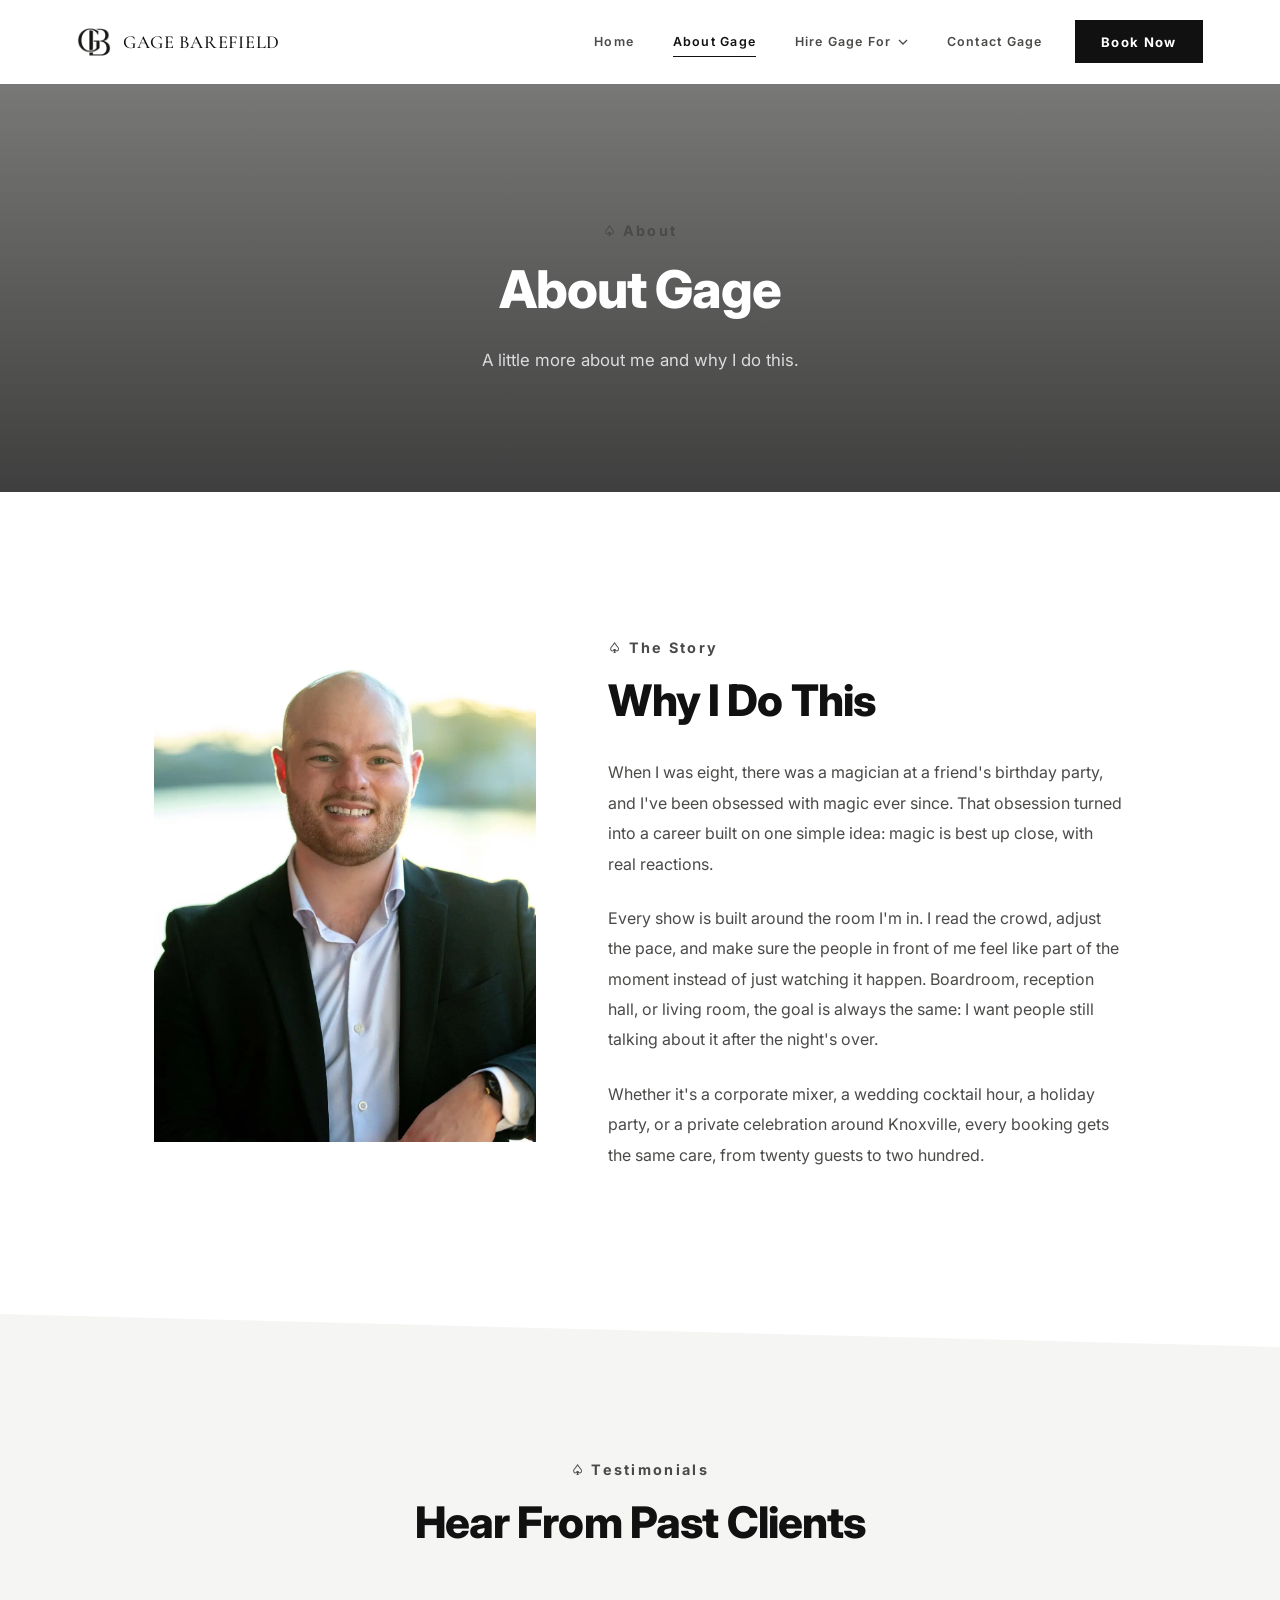
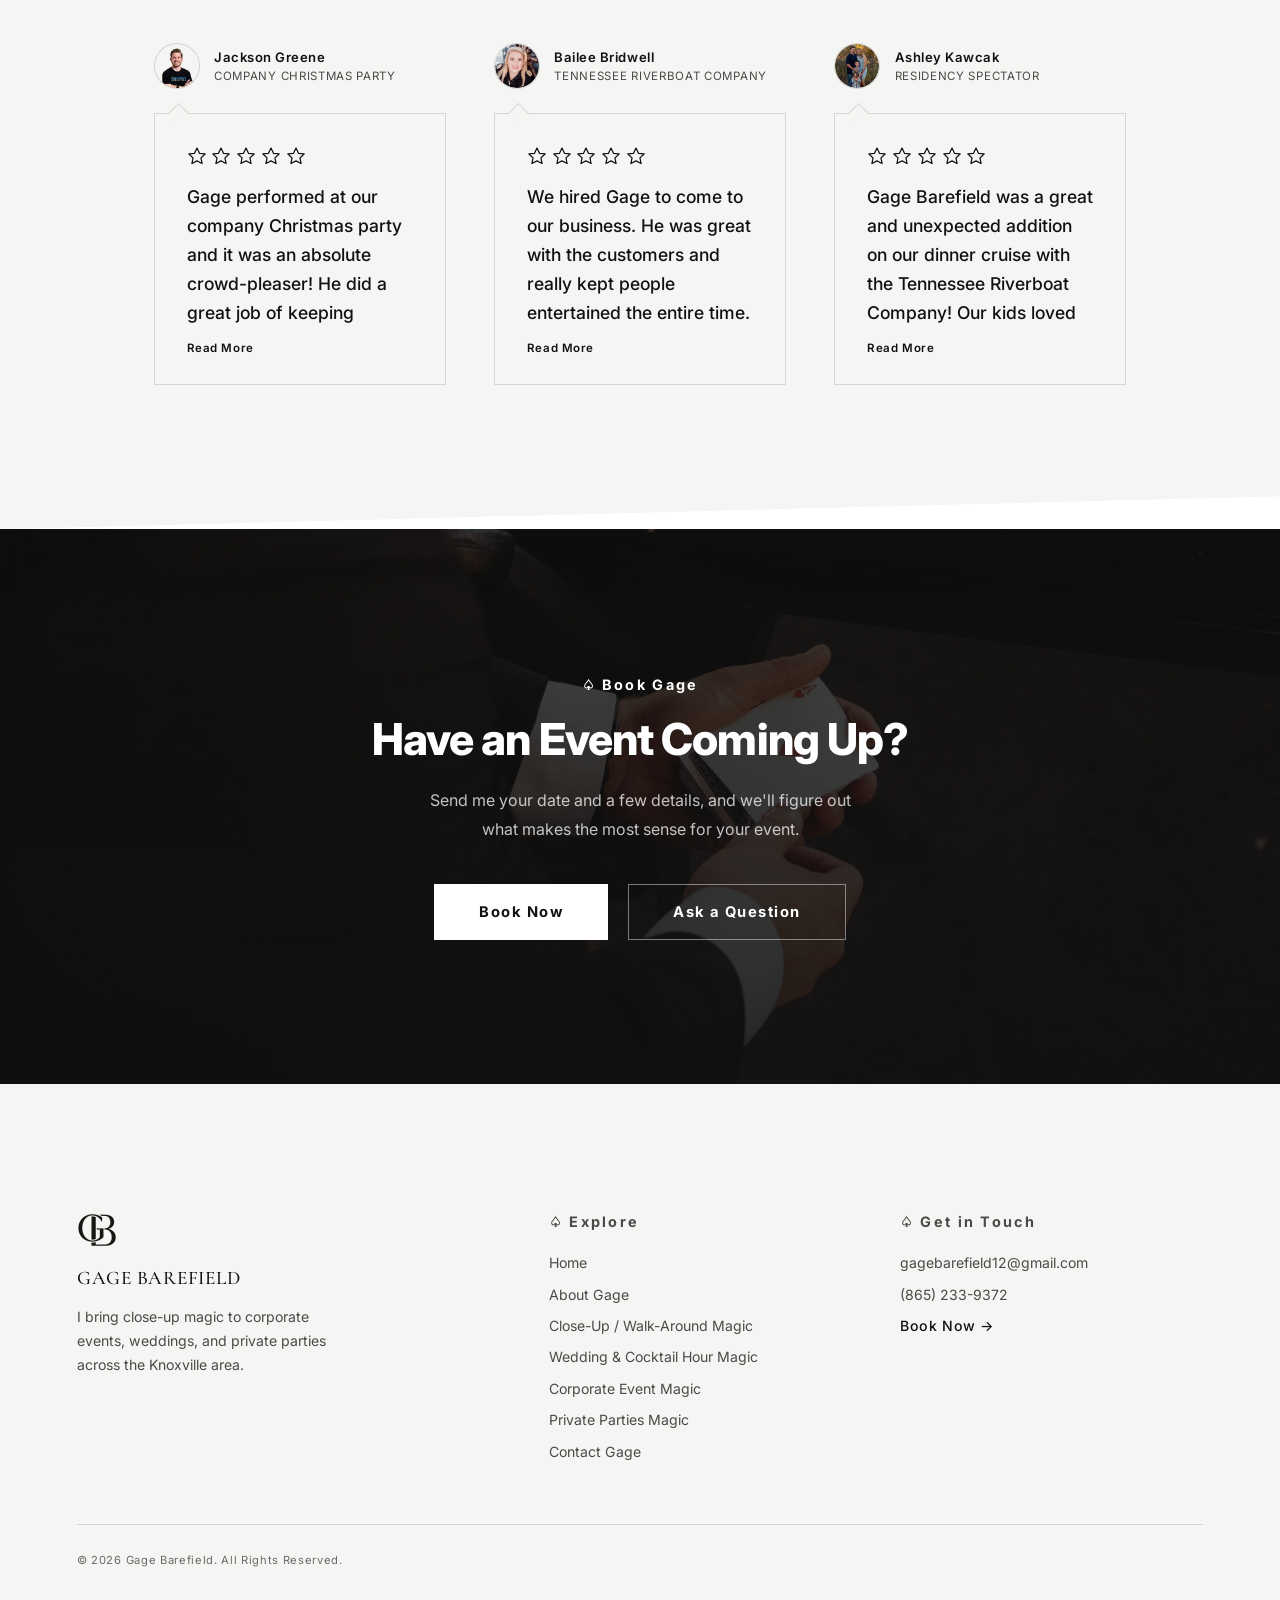
==== commit 96aa4fe1: "Use hyphen instead of pipe as the title tag separator Co-Authored-By: Claude Opus 5.5 <noreply@anthr" ====
--- a/about.html
+++ b/about.html
@@ -3,12 +3,12 @@
 <head>
 <meta charset="UTF-8" />
 <meta name="viewport" content="width=device-width, initial-scale=1.0" />
-<title>About Gage Barefield | Knoxville Magician</title>
+<title>About Gage Barefield - Knoxville Magician</title>
 <meta name="description" content="Meet Gage Barefield, a Knoxville magician doing close-up magic for weddings, corporate events, cocktail hours, and private parties." />
 <link rel="canonical" href="https://www.gagebarefield.com/about" />
 <meta property="og:type" content="website" />
 <meta property="og:site_name" content="Gage Barefield" />
-<meta property="og:title" content="About Gage Barefield | Knoxville Magician" />
+<meta property="og:title" content="About Gage Barefield - Knoxville Magician" />
 <meta property="og:description" content="Meet Gage Barefield, a Knoxville magician doing close-up magic for weddings, corporate events, cocktail hours, and private parties." />
 <meta property="og:url" content="https://www.gagebarefield.com/about" />
 <meta property="og:image" content="https://www.gagebarefield.com/assets/Images%20Used/og-image.jpg" />
--- a/styles.css
+++ b/styles.css
@@ -901,32 +901,6 @@
   max-width: 640px;
 }
 
-/* Sub-page hero photo: oversized layer that drifts with [data-parallax],
-   same contract as the home hero slides and .cta-banner__bg */
-.page-hero--image {
-  overflow: hidden;
-  padding-top: 20vh;
-  padding-bottom: 18vh;
-}
-
-.page-hero__bg {
-  position: absolute;
-  inset: -4% 0;
-  z-index: 0;
-  background-size: cover;
-  background-position: center 35%;
-}
-
-.page-hero__bg--about { background-image: url('assets/Images%20Used/page-hero-about.webp'); background-position: center 30%; }
-.page-hero__bg--corporate { background-image: url('assets/Images%20Used/page-hero-corporate.webp'); background-position: center 30%; }
-.page-hero__bg--private-parties { background-image: url('assets/Images%20Used/page-hero-private-parties.webp'); background-position: center 30%; }
-.page-hero__bg--walk-around { background-image: url('assets/Images%20Used/page-hero-walk-around.webp'); background-position: center 25%; }
-.page-hero__bg--wedding { background-image: url('assets/Images%20Used/page-hero-wedding.webp'); background-position: center 35%; }
-
-.page-hero--image .eyebrow {
-  color: var(--ivory);
-}
-
 .page-hero__title {
   font-family: var(--font-sans);
   font-weight: 800;
@@ -1852,10 +1826,6 @@
     padding: 5rem 6vw 4.5rem;
   }
 
-  .page-hero--image {
-    padding: 7rem 6vw 6.5rem;
-  }
-
   .page-hero__title {
     font-size: 2.2rem;
     line-height: 1.15;
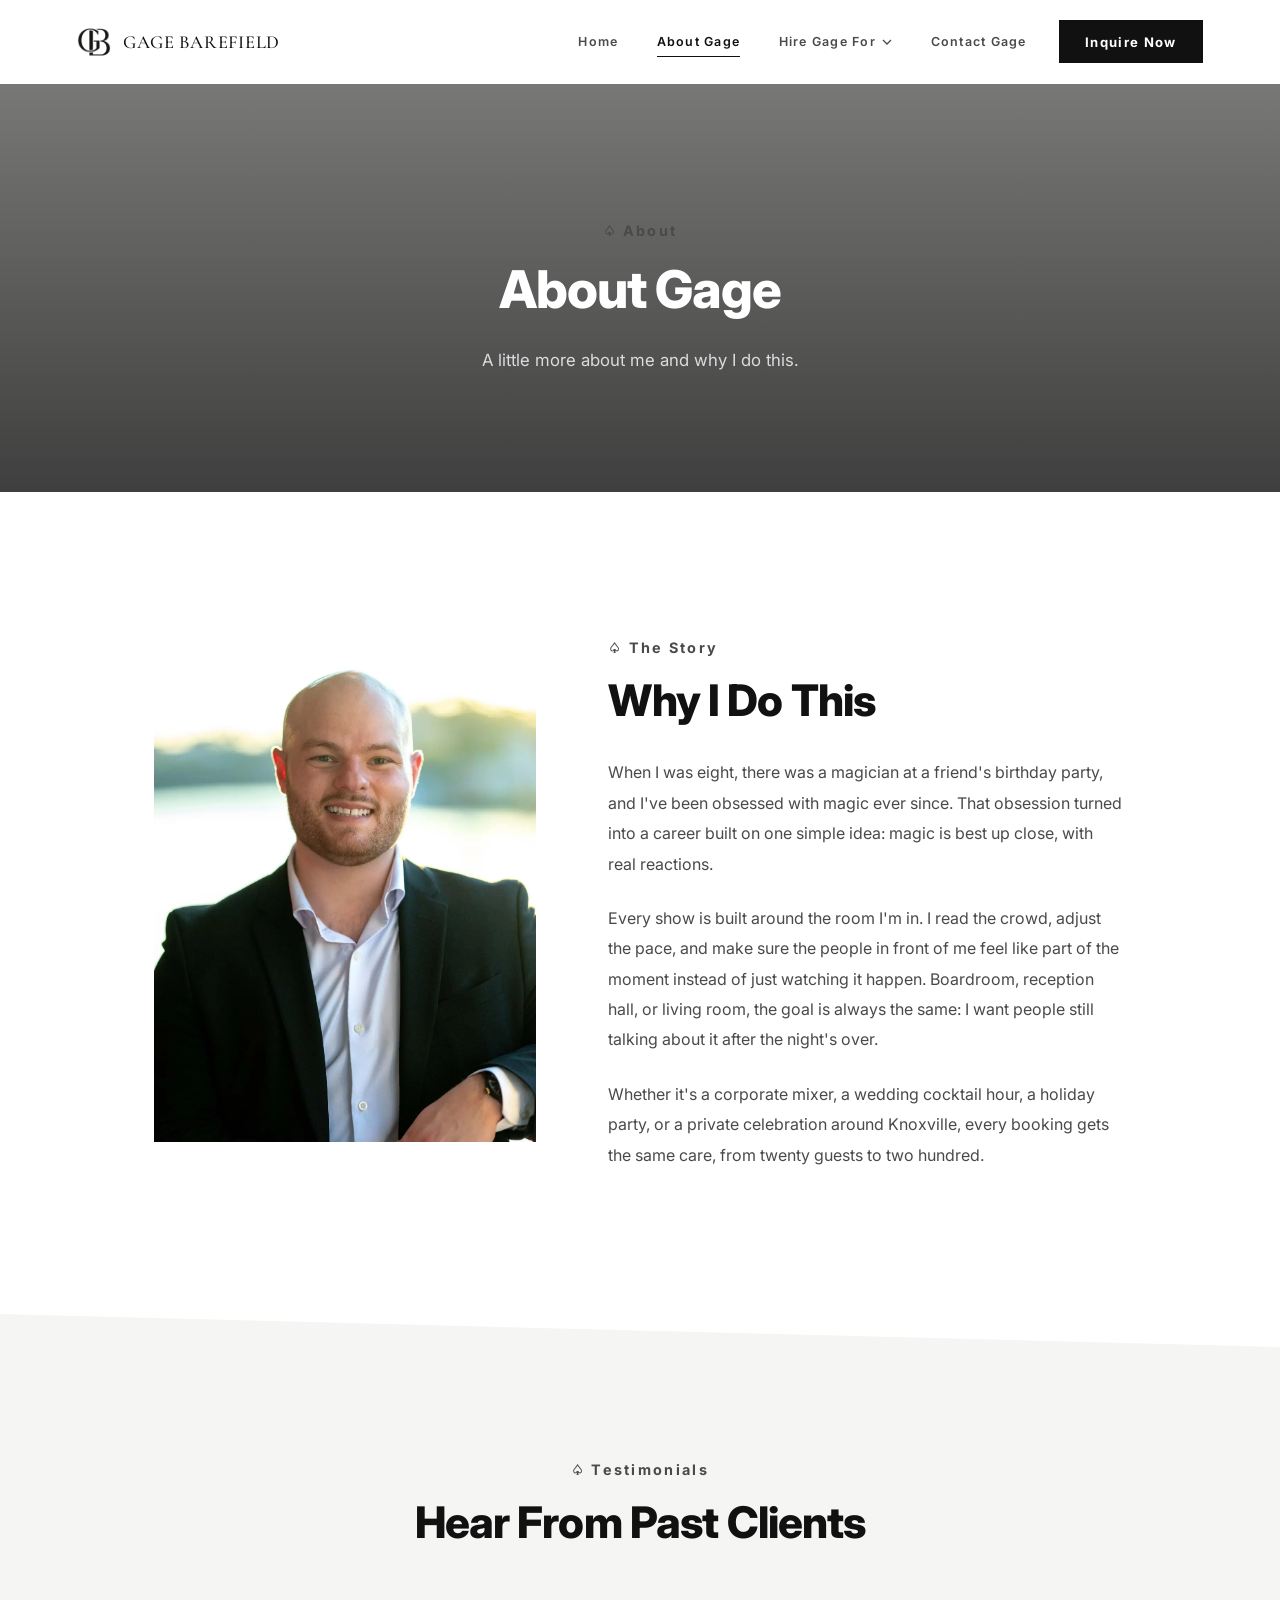
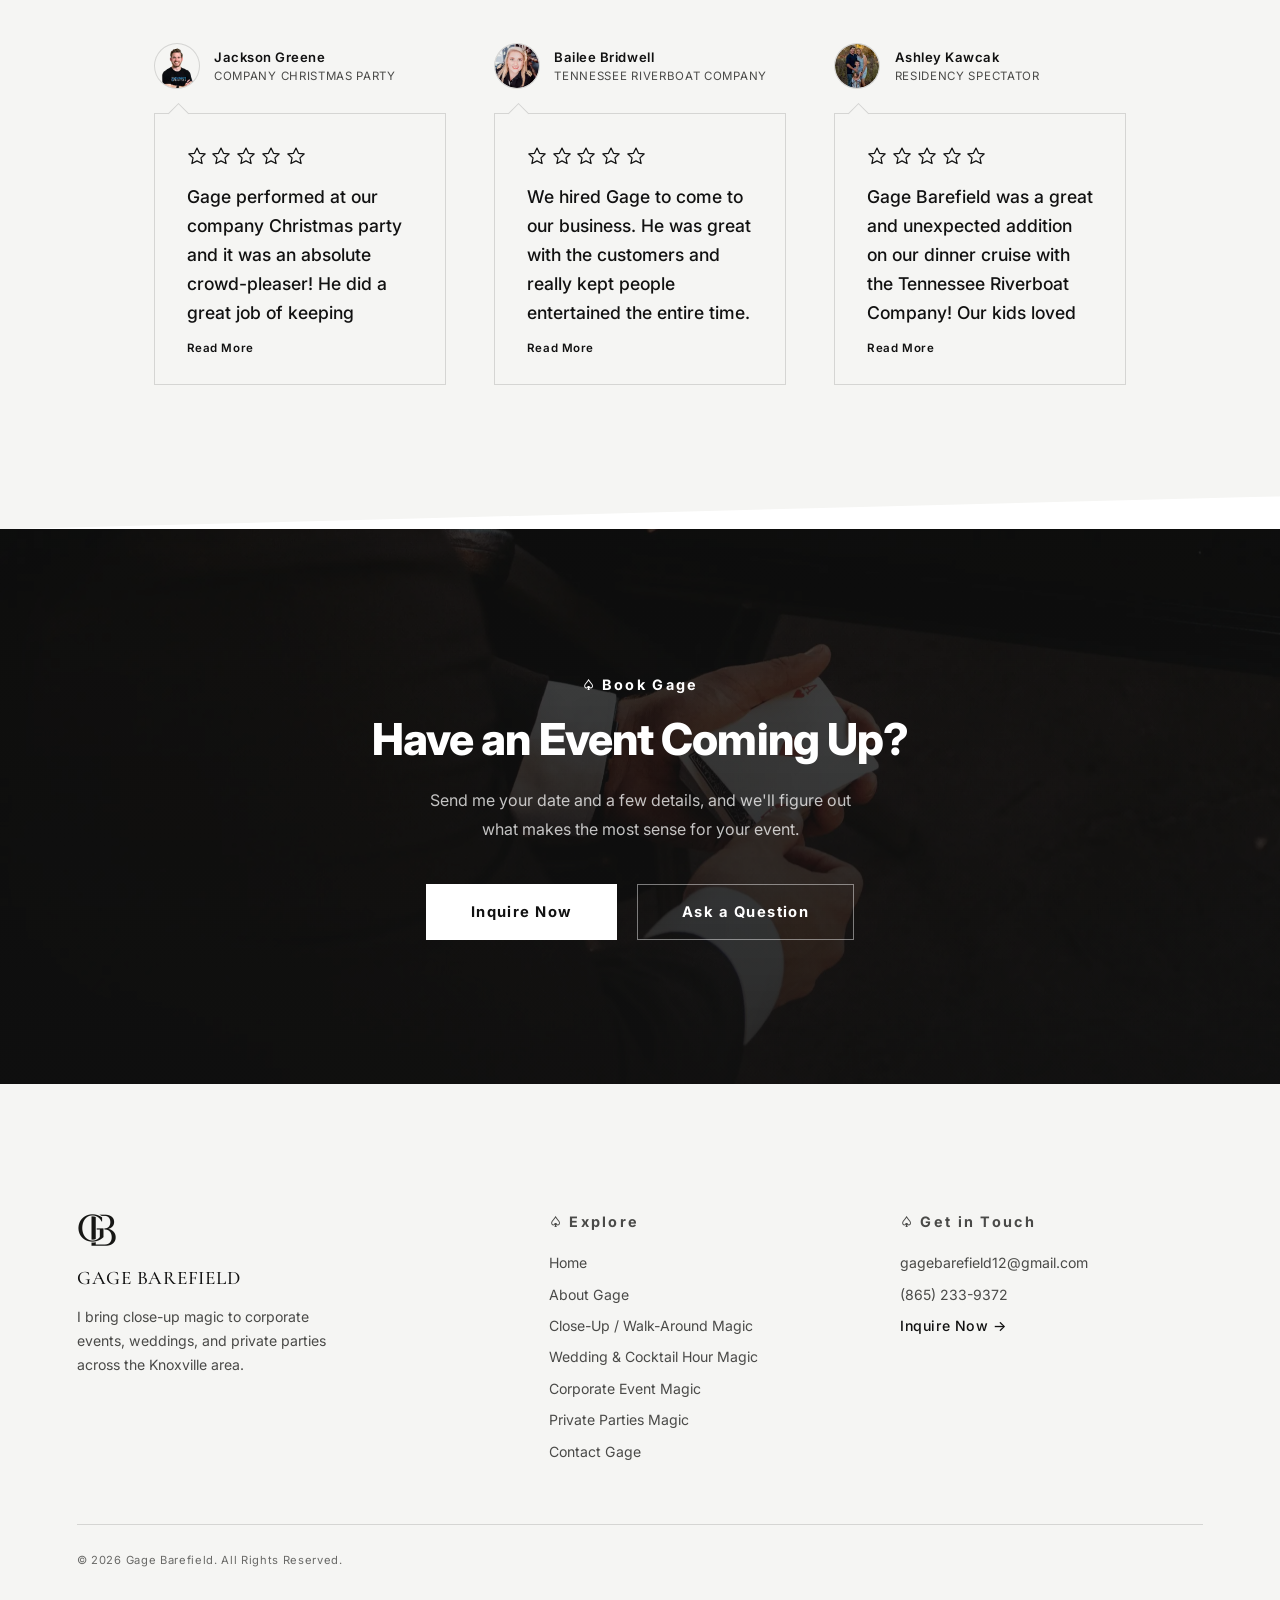
==== commit e07d7577: "Change Book Now CTA to Inquire Now Co-Authored-By: Claude Opus 5.5 <noreply@anthropic.com>" ====
--- a/about.html
+++ b/about.html
@@ -54,7 +54,7 @@
       <a href="/contact" class="site-nav__link">Contact Gage</a>
     </nav>
 
-    <a href="/book-now" class="site-nav__cta">Book Now</a>
+    <a href="/book-now" class="site-nav__cta">Inquire Now</a>
 
     <button type="button" class="site-nav__toggle" id="navToggle" aria-label="Toggle menu" aria-expanded="false">
       <span></span><span></span><span></span>
@@ -70,7 +70,7 @@
     <a href="/corporate-events" class="site-nav__mobile-link site-nav__mobile-link--sub">Corporate Event Magic</a>
     <a href="/private-parties" class="site-nav__mobile-link site-nav__mobile-link--sub">Private Parties Magic</a>
     <a href="/contact" class="site-nav__mobile-link">Contact Gage</a>
-    <a href="/book-now" class="site-nav__mobile-link site-nav__mobile-link--cta">Book Now</a>
+    <a href="/book-now" class="site-nav__mobile-link site-nav__mobile-link--cta">Inquire Now</a>
   </div>
 </header>
 
@@ -219,7 +219,7 @@
         Send me your date and a few details, and we'll figure out what makes the most sense for your event.
       </p>
       <div class="cta-banner__actions fade-up fade-up--delay-3">
-        <a href="/book-now" class="btn btn--on-dark">Book Now</a>
+        <a href="/book-now" class="btn btn--on-dark">Inquire Now</a>
         <a href="/contact" class="btn btn--ghost-on-dark">Ask a Question</a>
       </div>
     </div>
@@ -250,7 +250,7 @@
       <span class="eyebrow">Get in Touch</span>
       <a href="mailto:gagebarefield12@gmail.com">gagebarefield12@gmail.com</a>
       <a href="tel:+18652339372">(865) 233-9372</a>
-      <a href="/book-now" class="site-footer__cta">Book Now &rarr;</a>
+      <a href="/book-now" class="site-footer__cta">Inquire Now &rarr;</a>
     </div>
   </div>
 
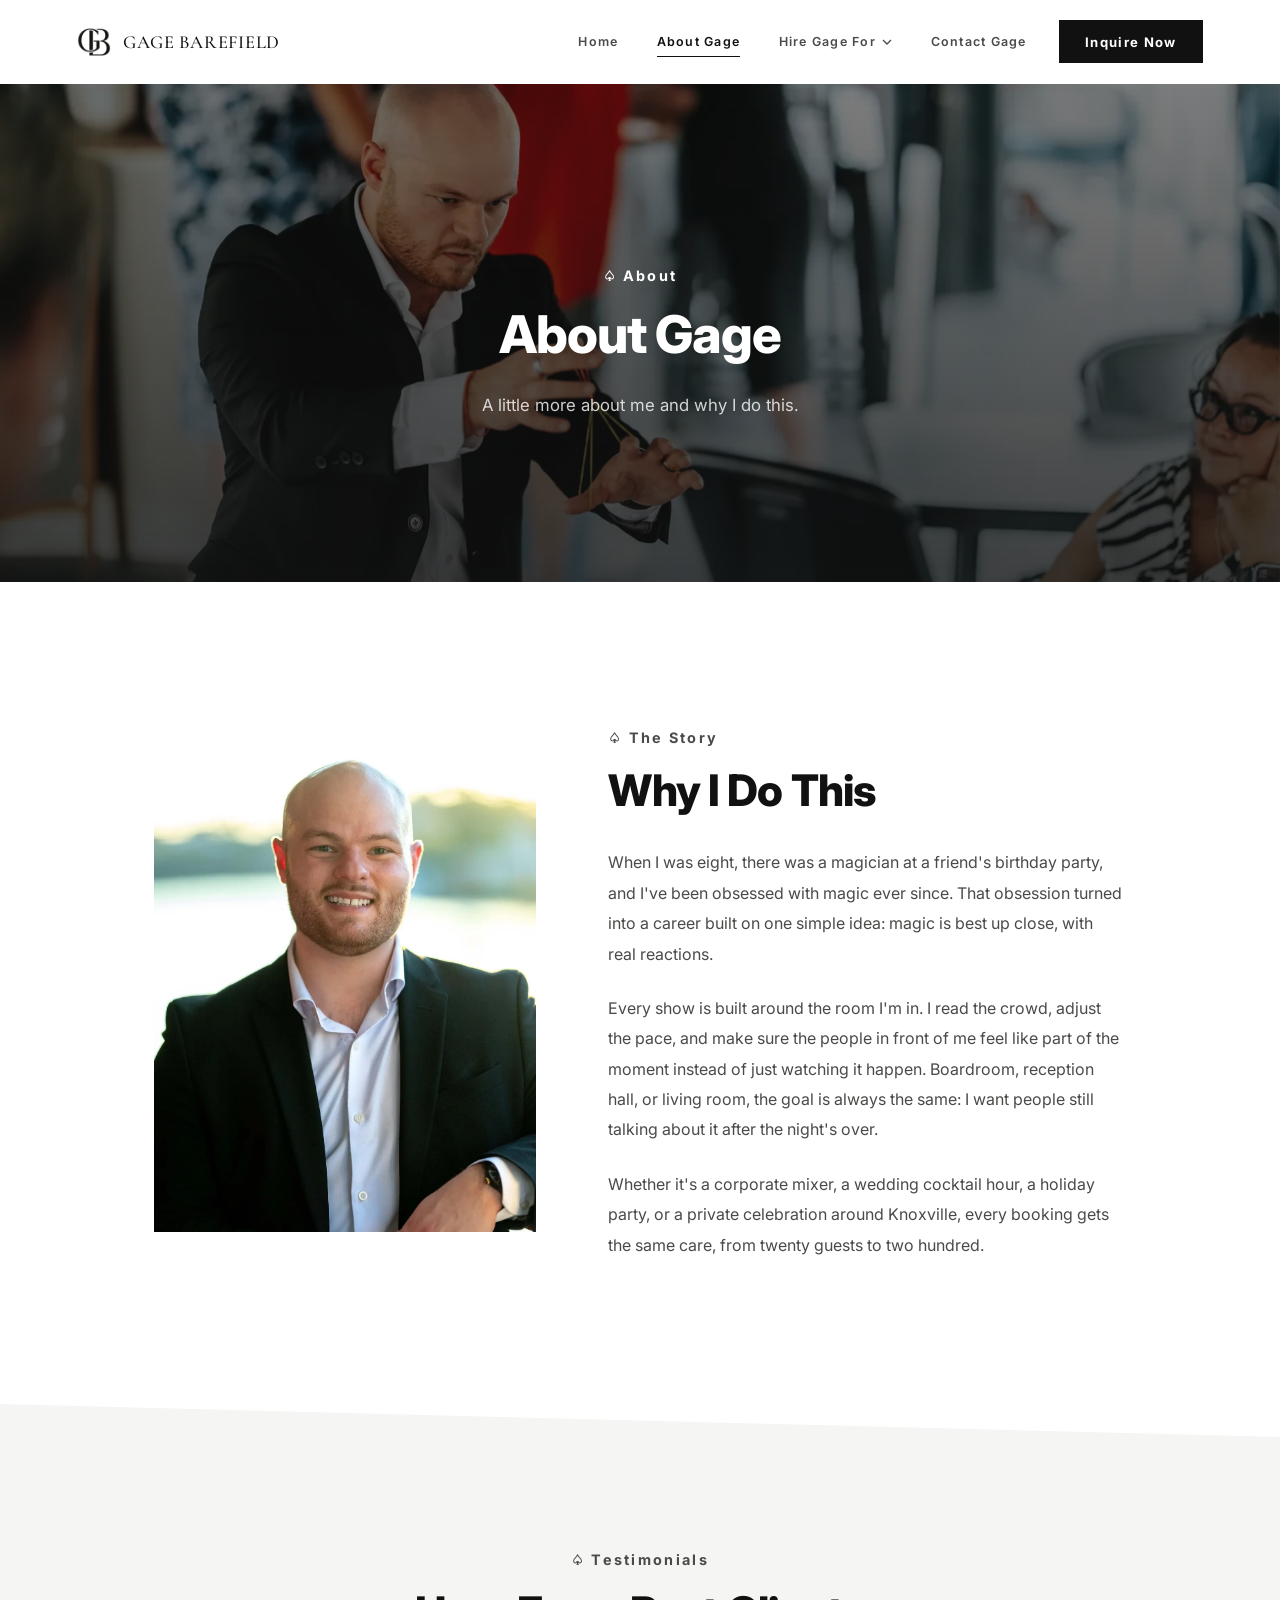
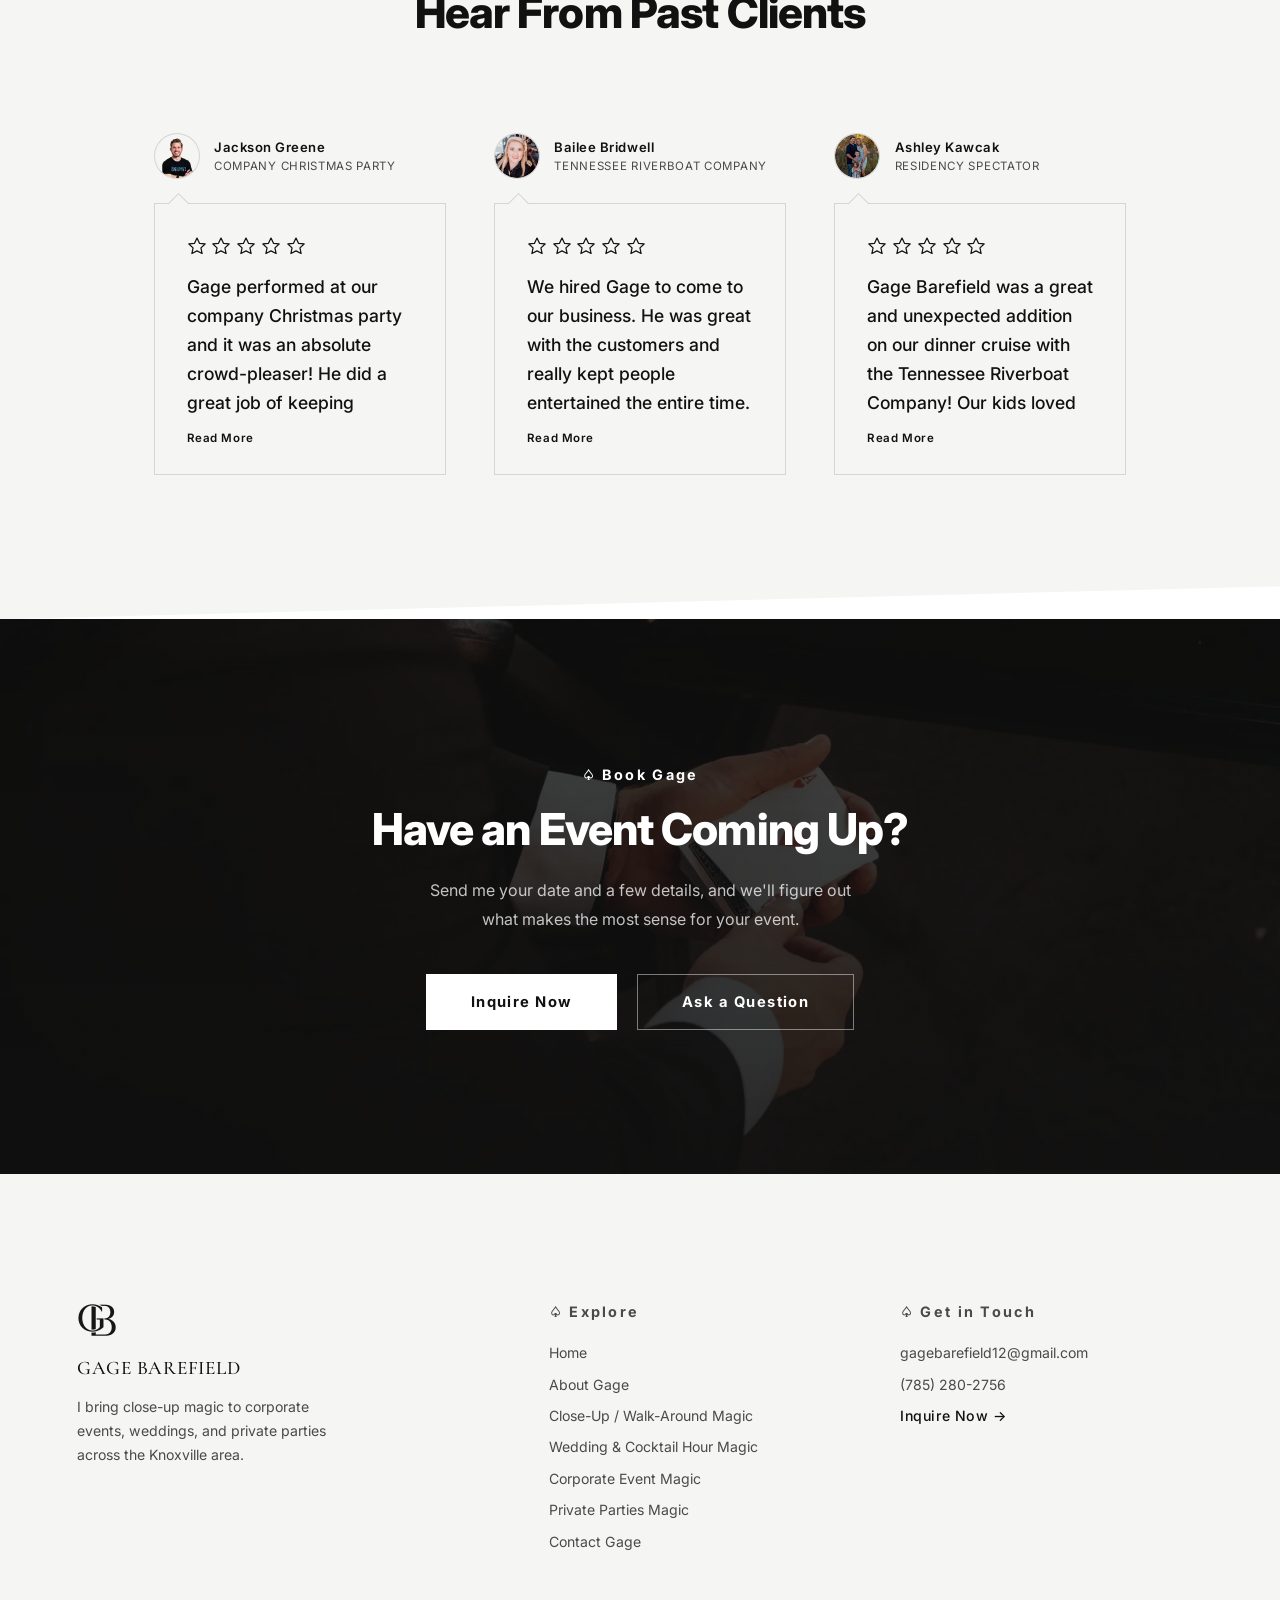
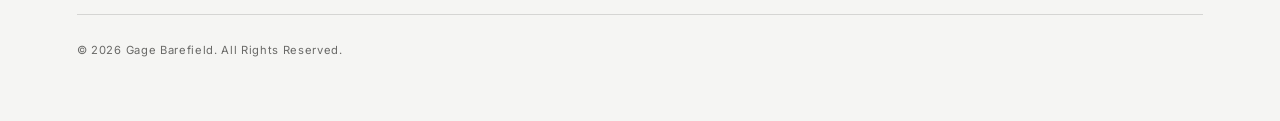
==== commit cbbd91b6: "Add mobile floating call button, Microsoft Clarity, and 785 phone number - Floating tap-to-call butt" ====
--- a/about.html
+++ b/about.html
@@ -26,6 +26,14 @@
 <meta name="theme-color" content="#111111" />
 
 <link rel="stylesheet" href="styles.css" />
+  <!-- Microsoft Clarity -->
+  <script type="text/javascript">
+    (function(c,l,a,r,i,t,y){
+        c[a]=c[a]||function(){(c[a].q=c[a].q||[]).push(arguments)};
+        t=l.createElement(r);t.async=1;t.src="https://www.clarity.ms/tag/"+i;
+        y=l.getElementsByTagName(r)[0];y.parentNode.insertBefore(t,y);
+    })(window, document, "clarity", "script", "zesss39anp");
+  </script>
 </head>
 <body>
 
@@ -70,6 +78,7 @@
     <a href="/corporate-events" class="site-nav__mobile-link site-nav__mobile-link--sub">Corporate Event Magic</a>
     <a href="/private-parties" class="site-nav__mobile-link site-nav__mobile-link--sub">Private Parties Magic</a>
     <a href="/contact" class="site-nav__mobile-link">Contact Gage</a>
+    <a href="tel:+17852802756" class="site-nav__mobile-link">Call (785) 280-2756</a>
     <a href="/book-now" class="site-nav__mobile-link site-nav__mobile-link--cta">Inquire Now</a>
   </div>
 </header>
@@ -249,7 +258,7 @@
     <div class="site-footer__col">
       <span class="eyebrow">Get in Touch</span>
       <a href="mailto:gagebarefield12@gmail.com">gagebarefield12@gmail.com</a>
-      <a href="tel:+18652339372">(865) 233-9372</a>
+      <a href="tel:+17852802756">(785) 280-2756</a>
       <a href="/book-now" class="site-footer__cta">Inquire Now &rarr;</a>
     </div>
   </div>
@@ -260,5 +269,8 @@
 </footer>
 
 <script src="js/animations.js"></script>
+<a href="tel:+17852802756" class="call-fab" aria-label="Call Gage at (785) 280-2756">
+  <svg class="call-fab__icon" width="24" height="24" viewBox="0 0 24 24" aria-hidden="true"><path d="M6.6 10.8a15.1 15.1 0 0 0 6.6 6.6l2.2-2.2a1 1 0 0 1 1-.25 11.4 11.4 0 0 0 3.6.57 1 1 0 0 1 1 1V20a1 1 0 0 1-1 1A17 17 0 0 1 3 4a1 1 0 0 1 1-1h3.5a1 1 0 0 1 1 1c0 1.25.2 2.45.57 3.6a1 1 0 0 1-.25 1z" fill="currentColor"/></svg>
+</a>
 </body>
 </html>
--- a/styles.css
+++ b/styles.css
@@ -550,6 +550,41 @@
   background-color: var(--ivory-soft);
 }
 
+/* Floating call button: mobile only, shown in the max-width: 860px query */
+.call-fab {
+  position: fixed;
+  right: max(16px, env(safe-area-inset-right));
+  bottom: max(16px, env(safe-area-inset-bottom));
+  z-index: 90;
+  width: 58px;
+  height: 58px;
+  display: none;
+  align-items: center;
+  justify-content: center;
+  border-radius: 50%;
+  color: var(--ivory);
+  background-color: var(--ink);
+  border: 1px solid var(--ink);
+  box-shadow: 0 10px 28px rgba(17, 17, 17, 0.28);
+  text-decoration: none;
+  transition: background-color 0.35s var(--ease), color 0.35s var(--ease), transform 0.35s var(--ease);
+}
+
+.call-fab:hover,
+.call-fab:focus-visible {
+  background-color: var(--ivory);
+  color: var(--ink);
+}
+
+.call-fab:active {
+  transform: scale(0.94);
+}
+
+.call-fab__icon {
+  width: 26px;
+  height: 26px;
+}
+
 .site-nav__cta {
   flex-shrink: 0;
   font-family: var(--font-sans);
@@ -901,6 +936,32 @@
   max-width: 640px;
 }
 
+/* Sub-page hero photo: oversized layer that drifts with [data-parallax],
+   same contract as the home hero slides and .cta-banner__bg */
+.page-hero--image {
+  overflow: hidden;
+  padding-top: 20vh;
+  padding-bottom: 18vh;
+}
+
+.page-hero__bg {
+  position: absolute;
+  inset: -4% 0;
+  z-index: 0;
+  background-size: cover;
+  background-position: center 35%;
+}
+
+.page-hero__bg--about { background-image: url('assets/Images%20Used/page-hero-about.webp'); background-position: center 30%; }
+.page-hero__bg--corporate { background-image: url('assets/Images%20Used/page-hero-corporate.webp'); background-position: center 30%; }
+.page-hero__bg--private-parties { background-image: url('assets/Images%20Used/page-hero-private-parties.webp'); background-position: center 30%; }
+.page-hero__bg--walk-around { background-image: url('assets/Images%20Used/page-hero-walk-around.webp'); background-position: center 25%; }
+.page-hero__bg--wedding { background-image: url('assets/Images%20Used/page-hero-wedding.webp'); background-position: center 35%; }
+
+.page-hero--image .eyebrow {
+  color: var(--ivory);
+}
+
 .page-hero__title {
   font-family: var(--font-sans);
   font-weight: 800;
@@ -1787,6 +1848,10 @@
   .site-nav__mobile {
     display: flex;
   }
+
+  .call-fab {
+    display: flex;
+  }
 }
 
 @media (max-width: 640px) {
@@ -1824,6 +1889,10 @@
 
   .page-hero {
     padding: 5rem 6vw 4.5rem;
+  }
+
+  .page-hero--image {
+    padding: 7rem 6vw 6.5rem;
   }
 
   .page-hero__title {
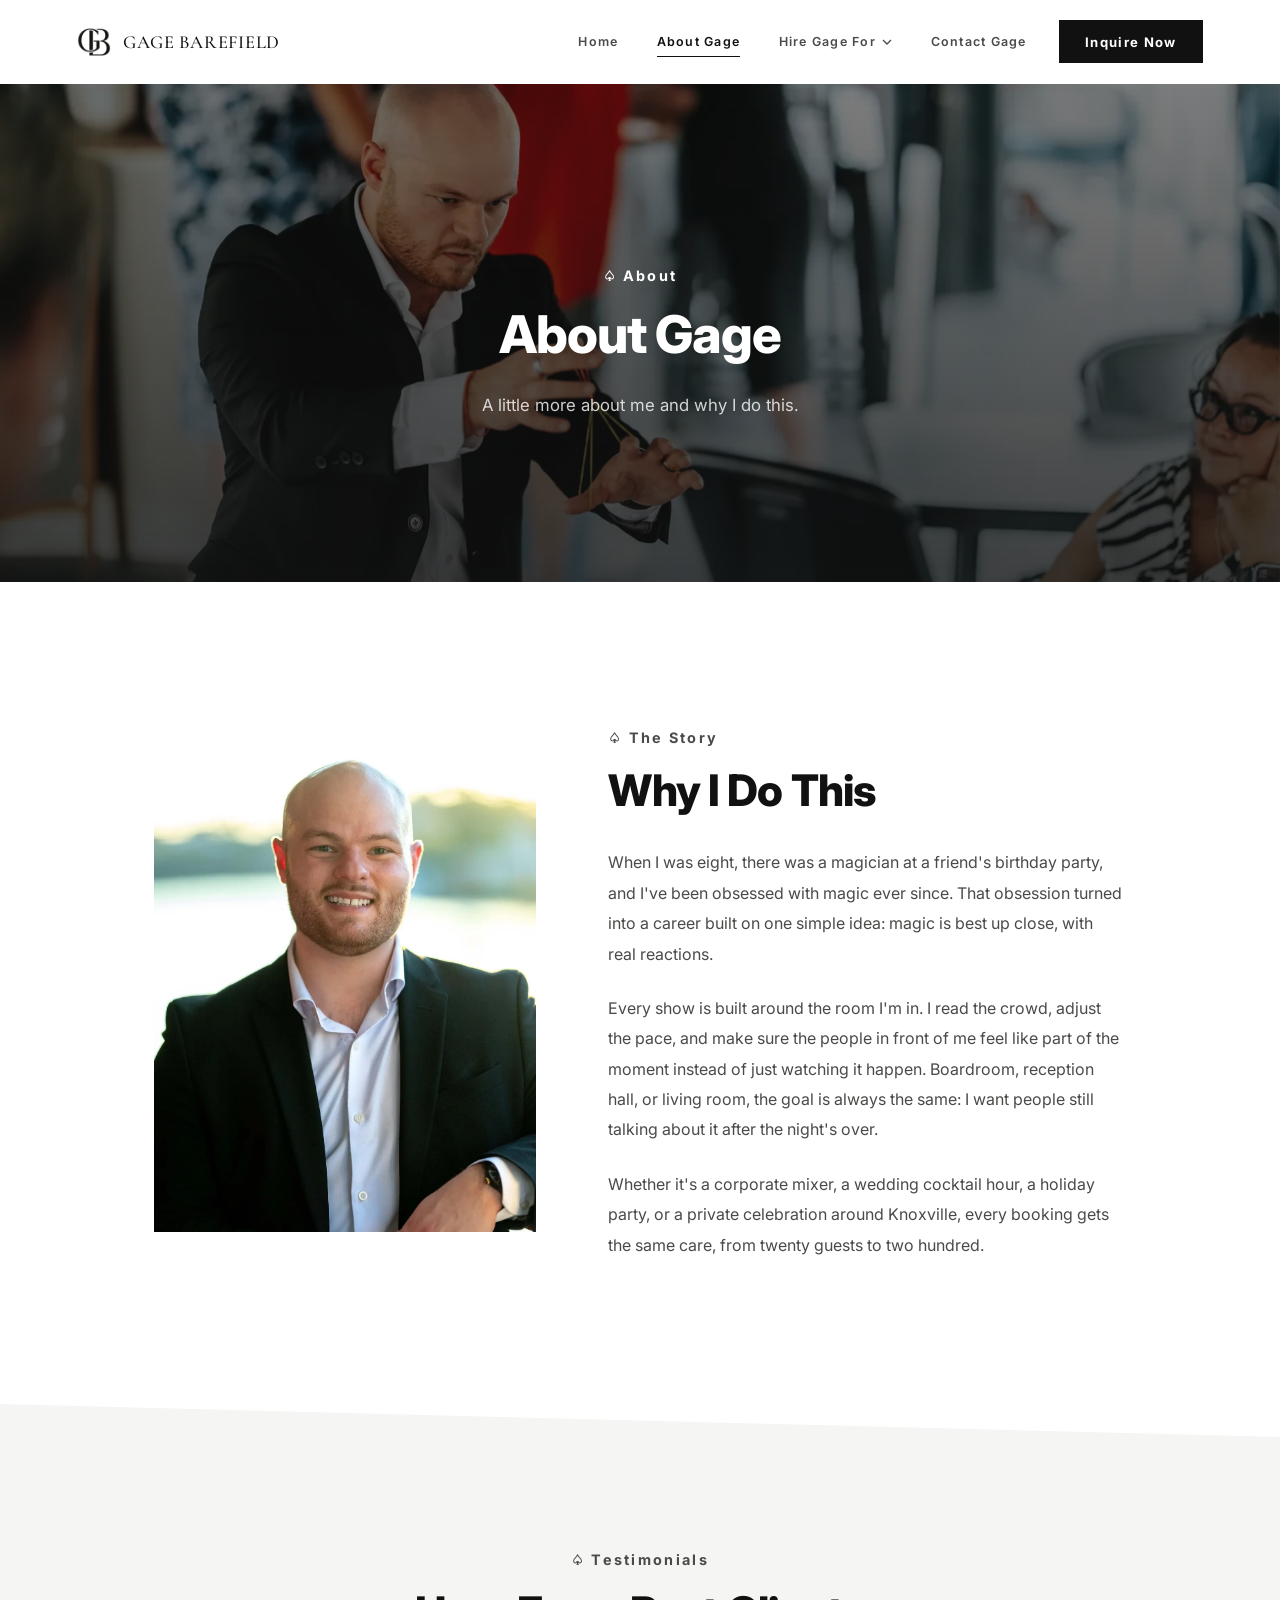
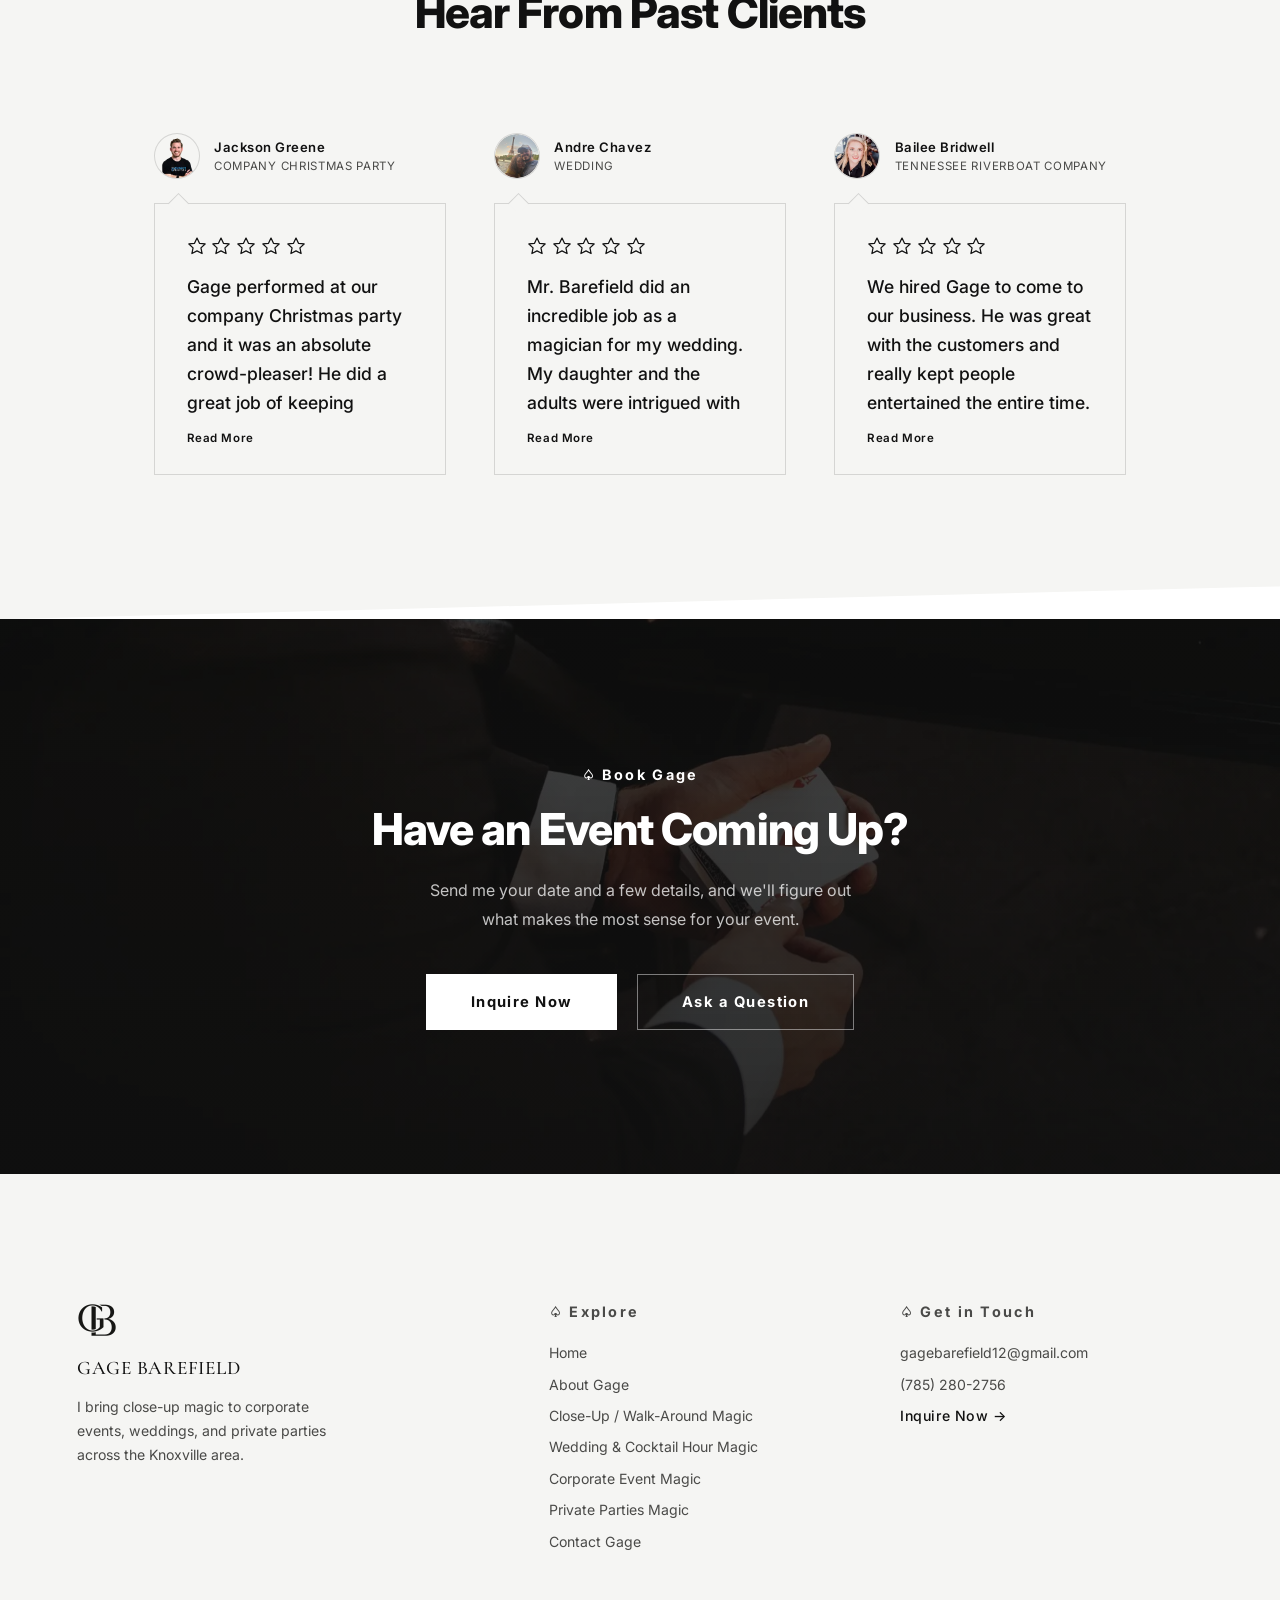
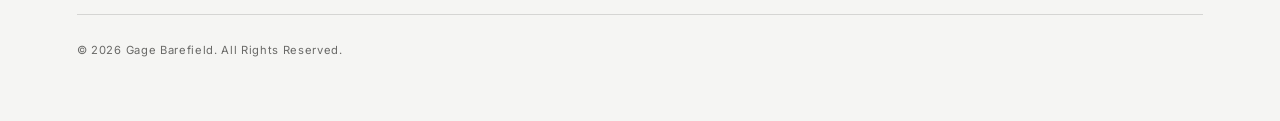
==== commit 9a391c1f: "Add Andre Chavez wedding review and remove Ashley Kawcak testimonial Co-Authored-By: Claude Opus 5.5" ====
--- a/about.html
+++ b/about.html
@@ -167,6 +167,33 @@
         <div class="testimonial-card fade-up fade-up--delay-2">
           <div class="testimonial-card__person">
             <span class="avatar">
+              <img class="avatar__photo" src="assets/Images%20Used/andre-chavez.jpg" alt="Andre Chavez" />
+            </span>
+            <div>
+              <p class="testimonial-card__name">Andre Chavez</p>
+              <p class="testimonial-card__role">Wedding</p>
+            </div>
+          </div>
+          <div class="testimonial-card__bubble">
+            <div class="testimonial-card__stars" role="img" aria-label="5 out of 5 stars">
+            <svg width="20" height="20" viewBox="0 0 24 24" fill="none" stroke="currentColor" stroke-width="1.5" stroke-linejoin="round" aria-hidden="true"><path d="M12 2.5l2.97 6.28 6.78.75-5.02 4.75 1.37 6.72L12 17.9l-6.1 3.1 1.37-6.72-5.02-4.75 6.78-.75L12 2.5z"/></svg>
+            <svg width="20" height="20" viewBox="0 0 24 24" fill="none" stroke="currentColor" stroke-width="1.5" stroke-linejoin="round" aria-hidden="true"><path d="M12 2.5l2.97 6.28 6.78.75-5.02 4.75 1.37 6.72L12 17.9l-6.1 3.1 1.37-6.72-5.02-4.75 6.78-.75L12 2.5z"/></svg>
+            <svg width="20" height="20" viewBox="0 0 24 24" fill="none" stroke="currentColor" stroke-width="1.5" stroke-linejoin="round" aria-hidden="true"><path d="M12 2.5l2.97 6.28 6.78.75-5.02 4.75 1.37 6.72L12 17.9l-6.1 3.1 1.37-6.72-5.02-4.75 6.78-.75L12 2.5z"/></svg>
+            <svg width="20" height="20" viewBox="0 0 24 24" fill="none" stroke="currentColor" stroke-width="1.5" stroke-linejoin="round" aria-hidden="true"><path d="M12 2.5l2.97 6.28 6.78.75-5.02 4.75 1.37 6.72L12 17.9l-6.1 3.1 1.37-6.72-5.02-4.75 6.78-.75L12 2.5z"/></svg>
+            <svg width="20" height="20" viewBox="0 0 24 24" fill="none" stroke="currentColor" stroke-width="1.5" stroke-linejoin="round" aria-hidden="true"><path d="M12 2.5l2.97 6.28 6.78.75-5.02 4.75 1.37 6.72L12 17.9l-6.1 3.1 1.37-6.72-5.02-4.75 6.78-.75L12 2.5z"/></svg>
+            </div>
+            <p class="testimonial-card__quote">
+            Mr. Barefield did an incredible job as a magician for my wedding. My daughter and the
+            adults were intrigued with his magic skills. He was the cherry on top for my wedding.
+            There is something about him that pulls all of your attention to him. This guy is
+            talented, smart, and very respectful. He is a great guy!
+            </p>
+            <button type="button" class="testimonial-card__toggle" hidden>Read More</button>
+          </div>
+        </div>
+        <div class="testimonial-card fade-up fade-up--delay-3">
+          <div class="testimonial-card__person">
+            <span class="avatar">
               <img class="avatar__photo" src="assets/Images%20Used/bailee.webp" alt="Bailee Bridwell" />
             </span>
             <div>
@@ -185,32 +212,6 @@
             <p class="testimonial-card__quote">
             We hired Gage to come to our business. He was great with the customers and really
             kept people entertained the entire time. We had several great reviews with him.
-            </p>
-            <button type="button" class="testimonial-card__toggle" hidden>Read More</button>
-          </div>
-        </div>
-        <div class="testimonial-card fade-up fade-up--delay-3">
-          <div class="testimonial-card__person">
-            <span class="avatar">
-              <img class="avatar__photo" src="assets/Images%20Used/ashley.webp" alt="Ashley Kawcak" />
-            </span>
-            <div>
-              <p class="testimonial-card__name">Ashley Kawcak</p>
-              <p class="testimonial-card__role">Residency Spectator</p>
-            </div>
-          </div>
-          <div class="testimonial-card__bubble">
-            <div class="testimonial-card__stars" role="img" aria-label="5 out of 5 stars">
-            <svg width="20" height="20" viewBox="0 0 24 24" fill="none" stroke="currentColor" stroke-width="1.5" stroke-linejoin="round" aria-hidden="true"><path d="M12 2.5l2.97 6.28 6.78.75-5.02 4.75 1.37 6.72L12 17.9l-6.1 3.1 1.37-6.72-5.02-4.75 6.78-.75L12 2.5z"/></svg>
-            <svg width="20" height="20" viewBox="0 0 24 24" fill="none" stroke="currentColor" stroke-width="1.5" stroke-linejoin="round" aria-hidden="true"><path d="M12 2.5l2.97 6.28 6.78.75-5.02 4.75 1.37 6.72L12 17.9l-6.1 3.1 1.37-6.72-5.02-4.75 6.78-.75L12 2.5z"/></svg>
-            <svg width="20" height="20" viewBox="0 0 24 24" fill="none" stroke="currentColor" stroke-width="1.5" stroke-linejoin="round" aria-hidden="true"><path d="M12 2.5l2.97 6.28 6.78.75-5.02 4.75 1.37 6.72L12 17.9l-6.1 3.1 1.37-6.72-5.02-4.75 6.78-.75L12 2.5z"/></svg>
-            <svg width="20" height="20" viewBox="0 0 24 24" fill="none" stroke="currentColor" stroke-width="1.5" stroke-linejoin="round" aria-hidden="true"><path d="M12 2.5l2.97 6.28 6.78.75-5.02 4.75 1.37 6.72L12 17.9l-6.1 3.1 1.37-6.72-5.02-4.75 6.78-.75L12 2.5z"/></svg>
-            <svg width="20" height="20" viewBox="0 0 24 24" fill="none" stroke="currentColor" stroke-width="1.5" stroke-linejoin="round" aria-hidden="true"><path d="M12 2.5l2.97 6.28 6.78.75-5.02 4.75 1.37 6.72L12 17.9l-6.1 3.1 1.37-6.72-5.02-4.75 6.78-.75L12 2.5z"/></svg>
-            </div>
-            <p class="testimonial-card__quote">
-            Gage Barefield was a great and unexpected addition on our dinner cruise with the
-            Tennessee Riverboat Company! Our kids loved his magic tricks and spent most of the
-            night trying to figure out how he did it.
             </p>
             <button type="button" class="testimonial-card__toggle" hidden>Read More</button>
           </div>
